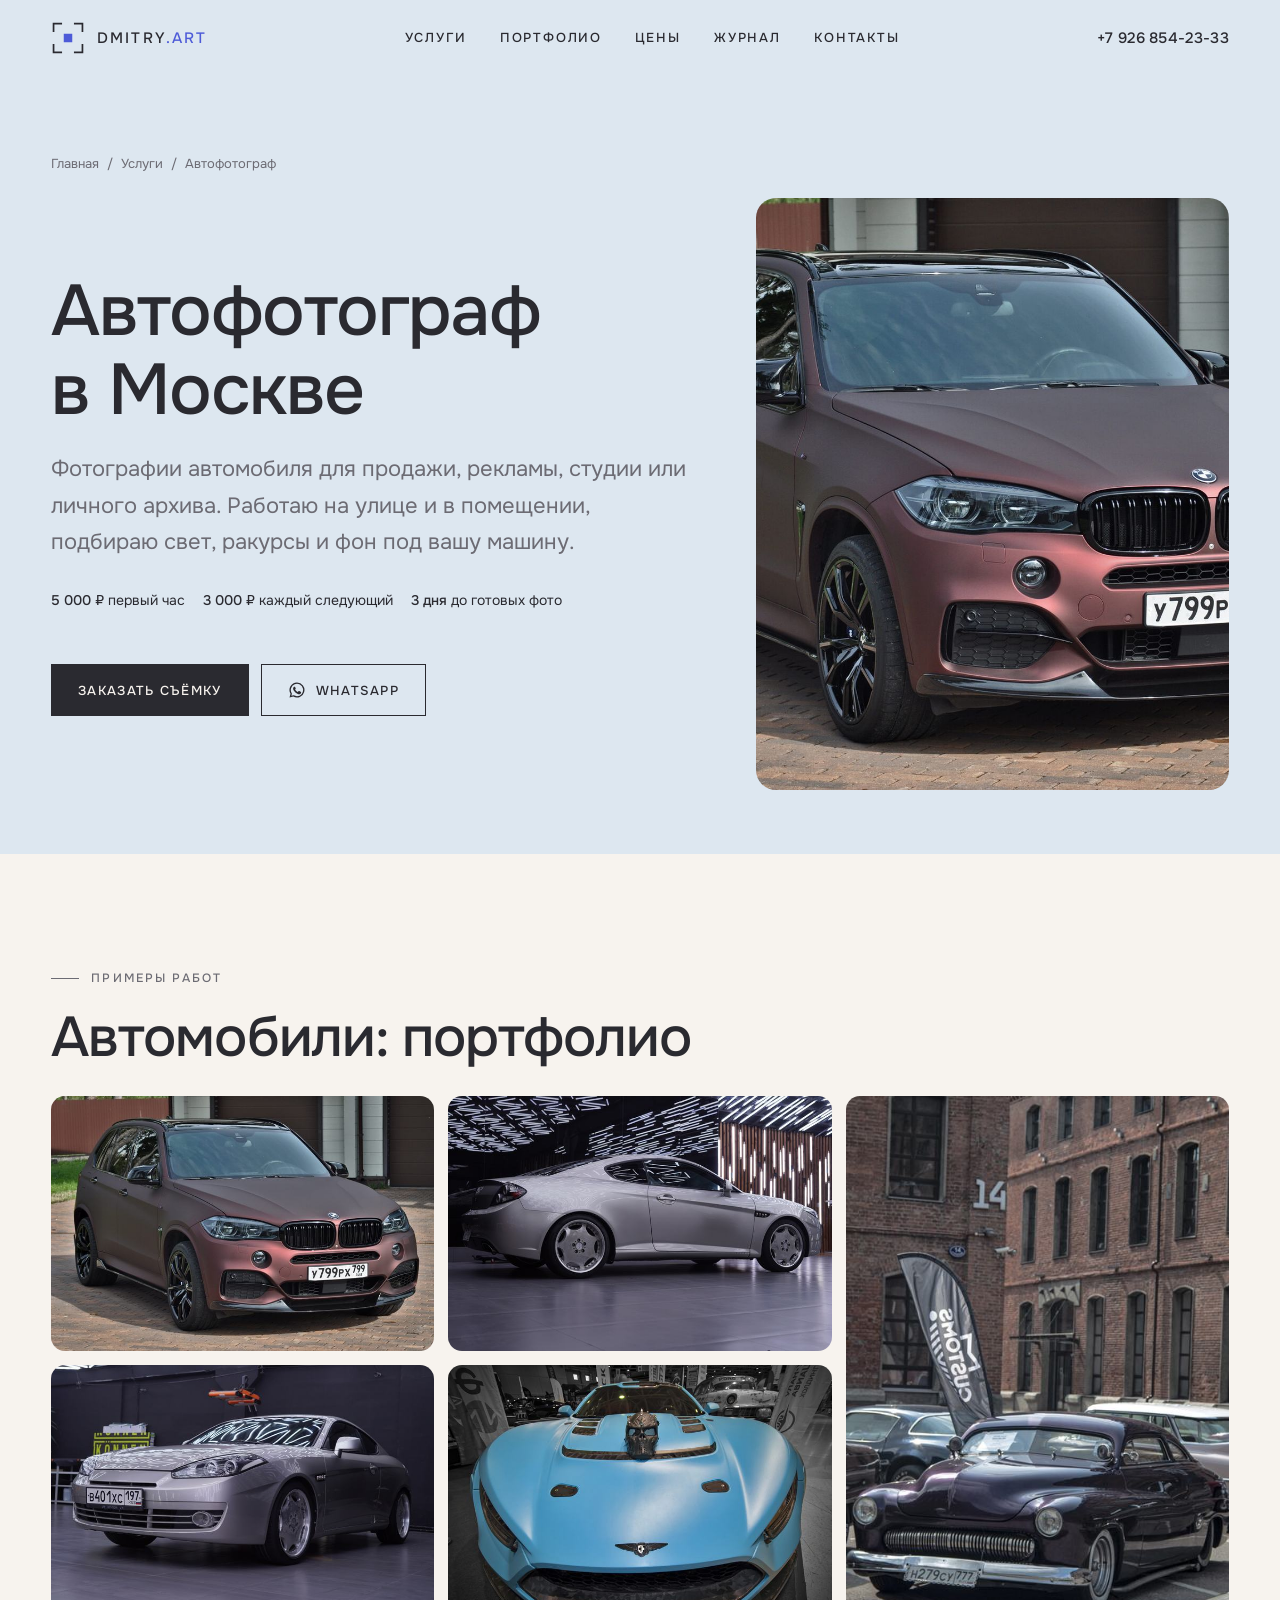
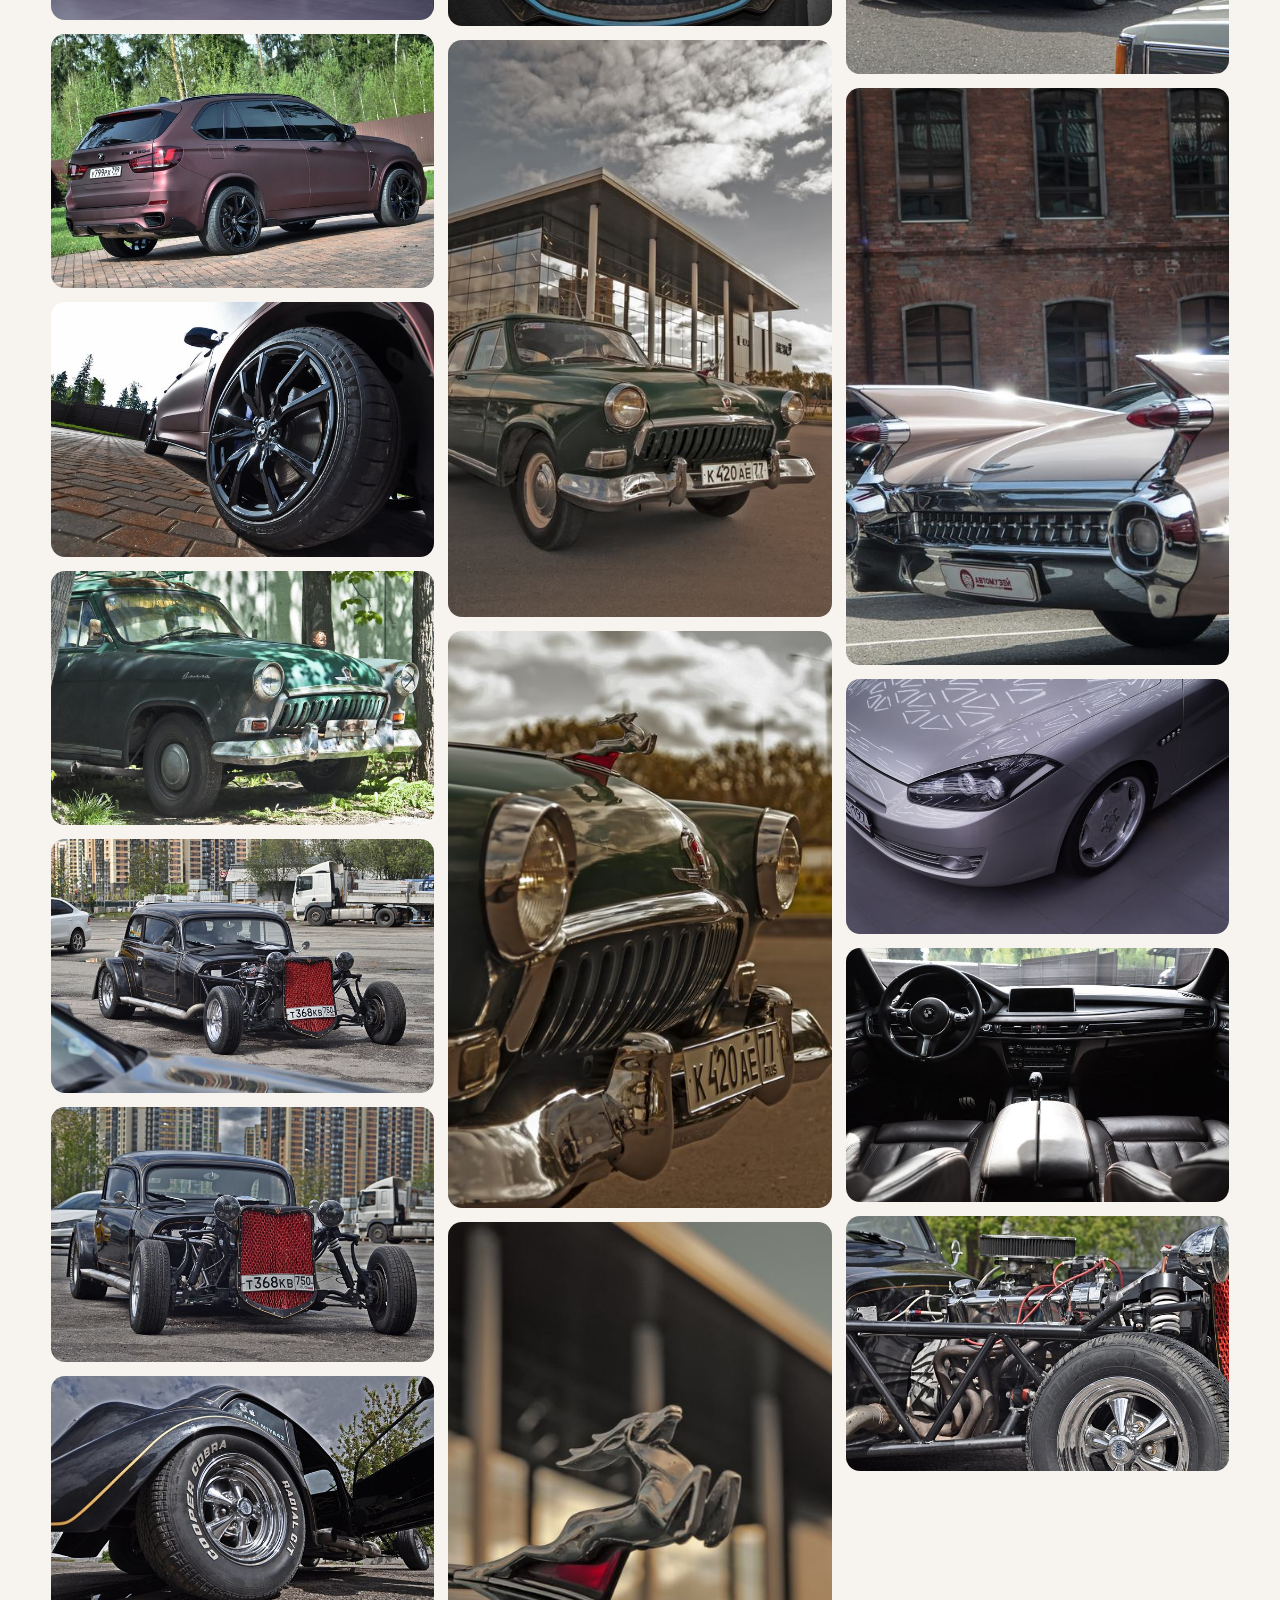
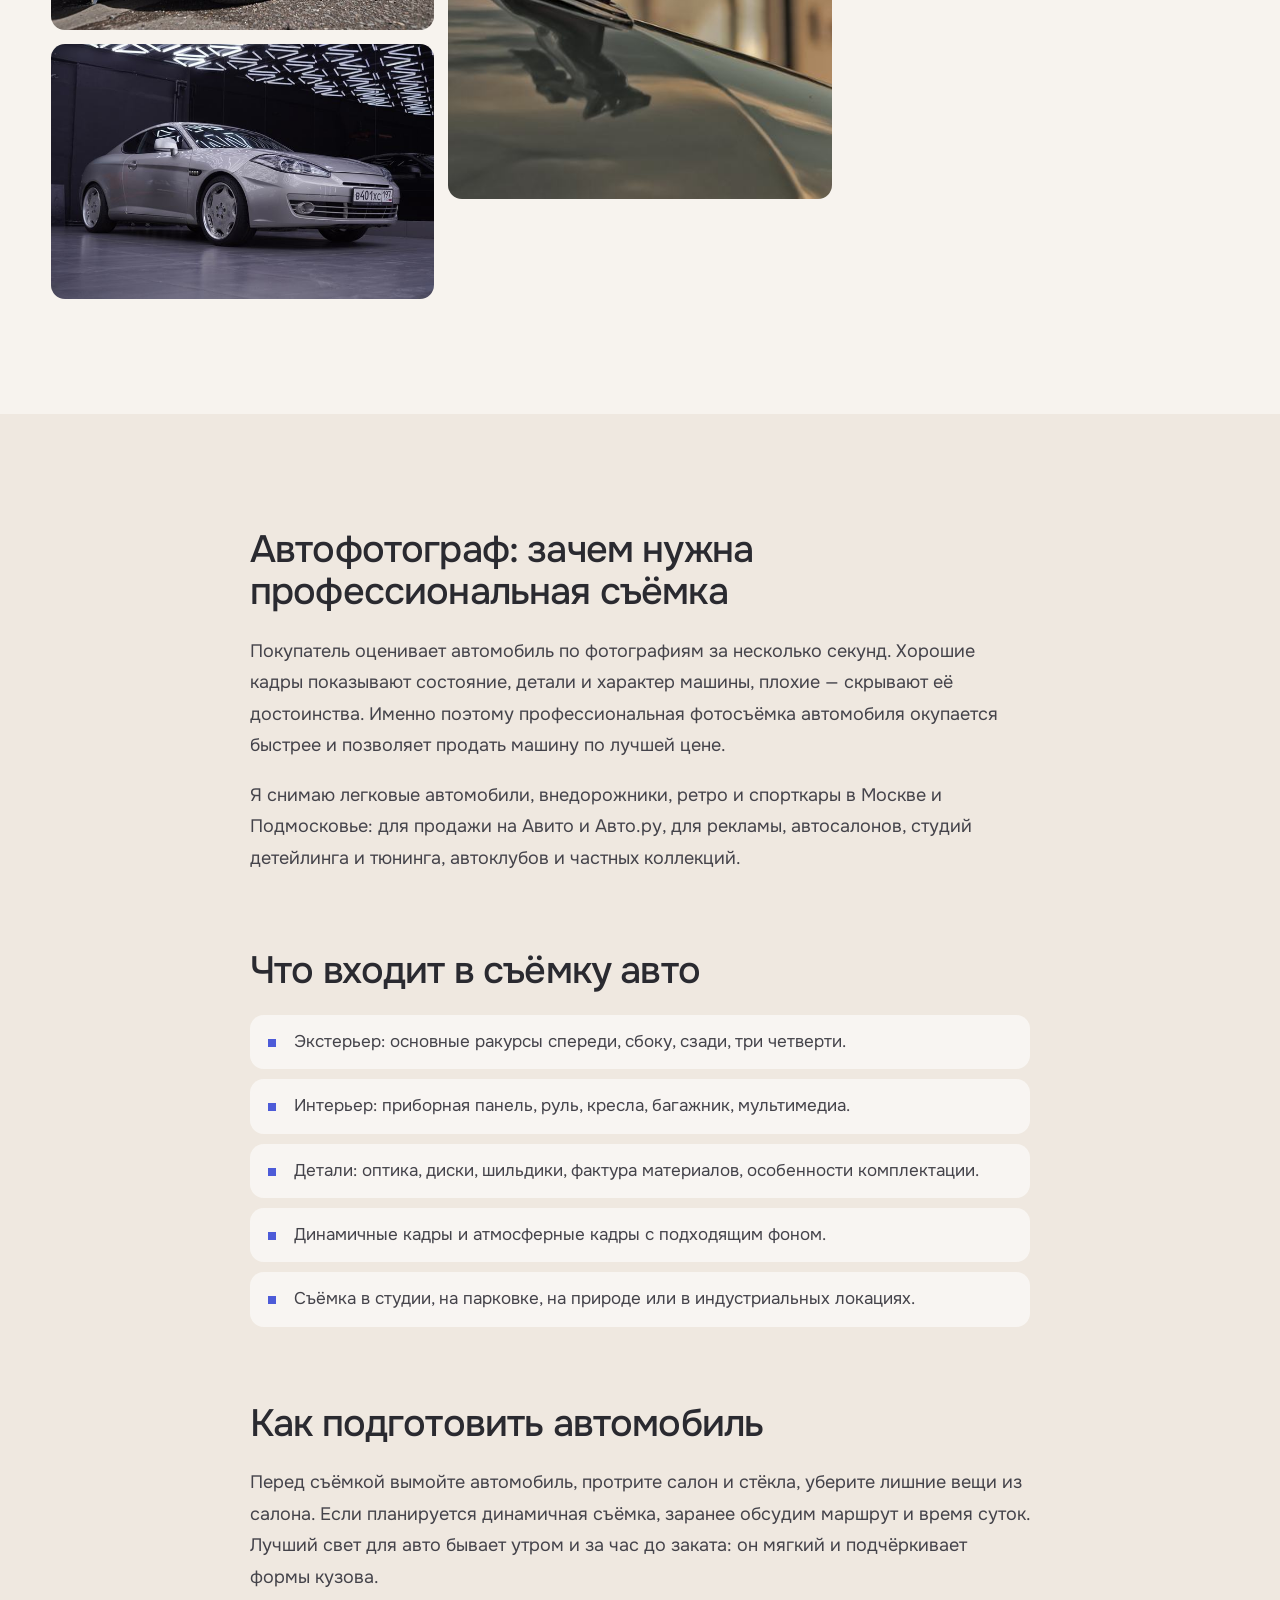
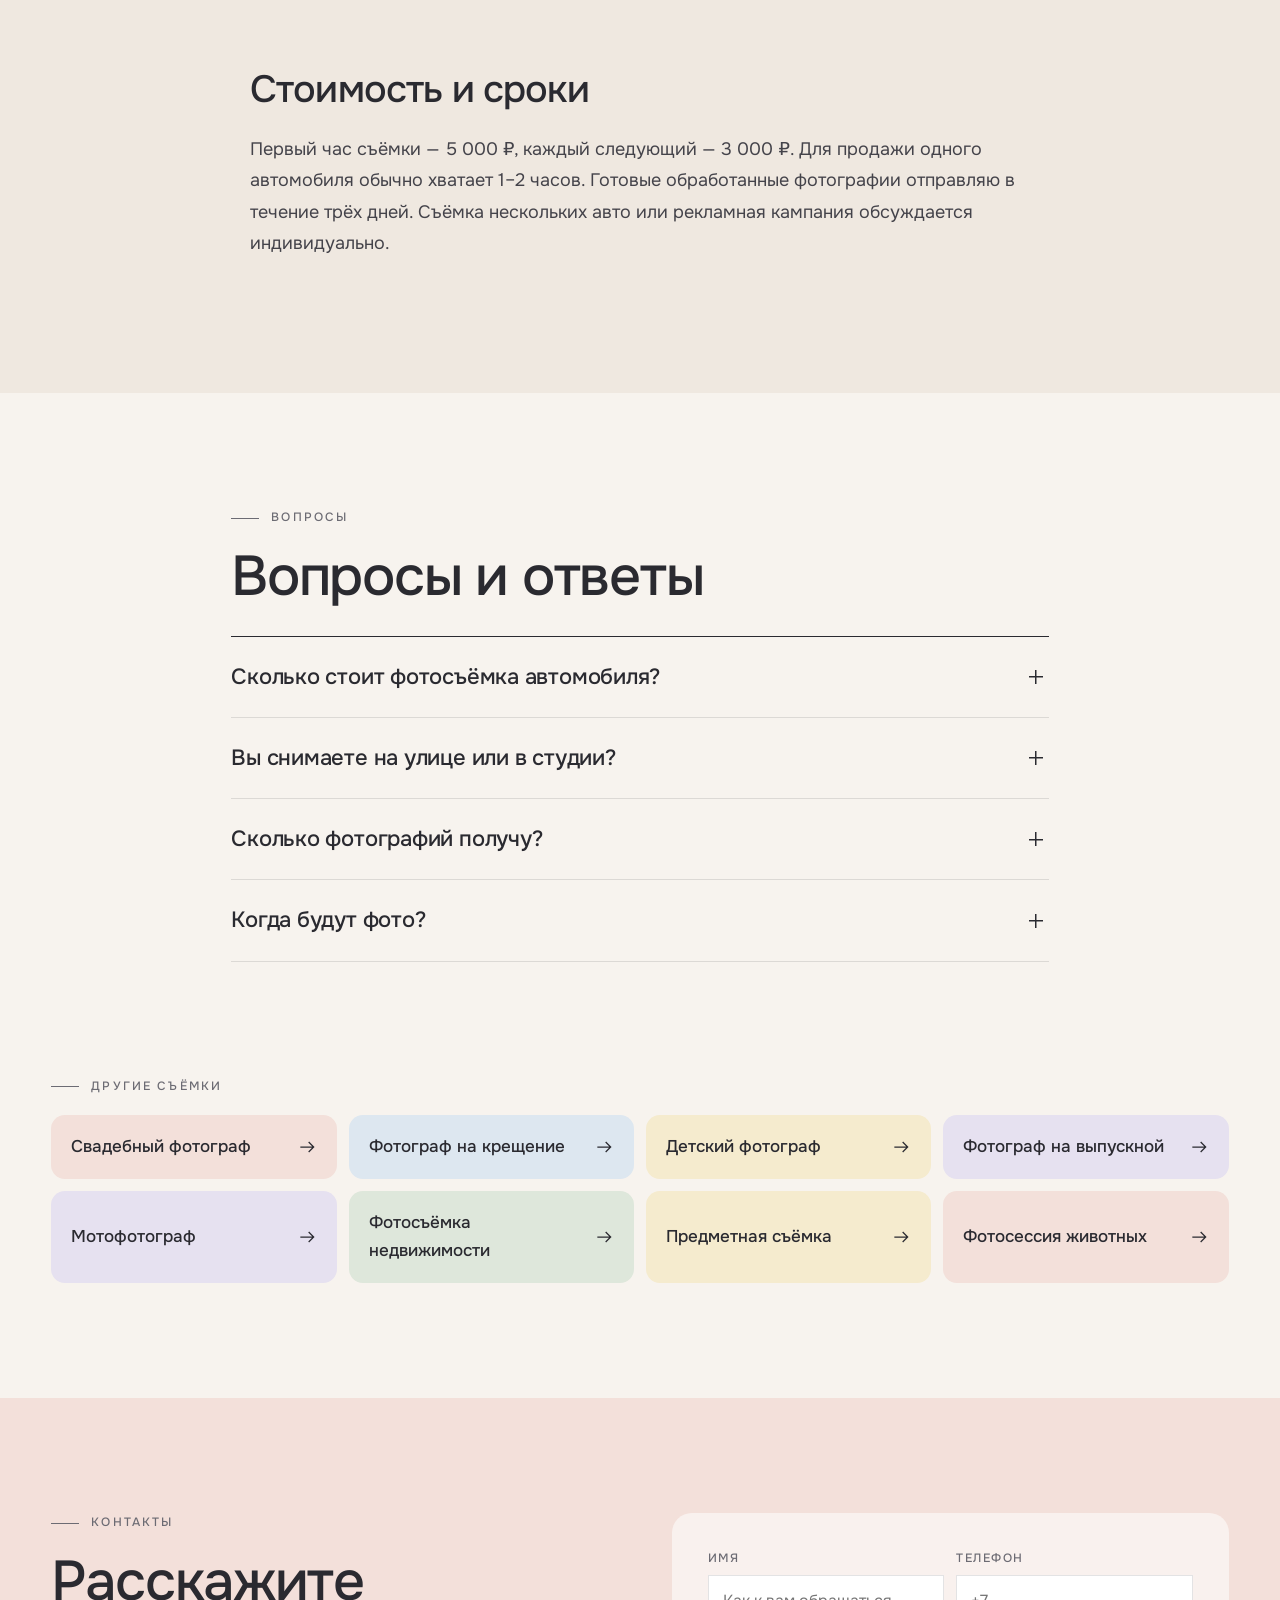
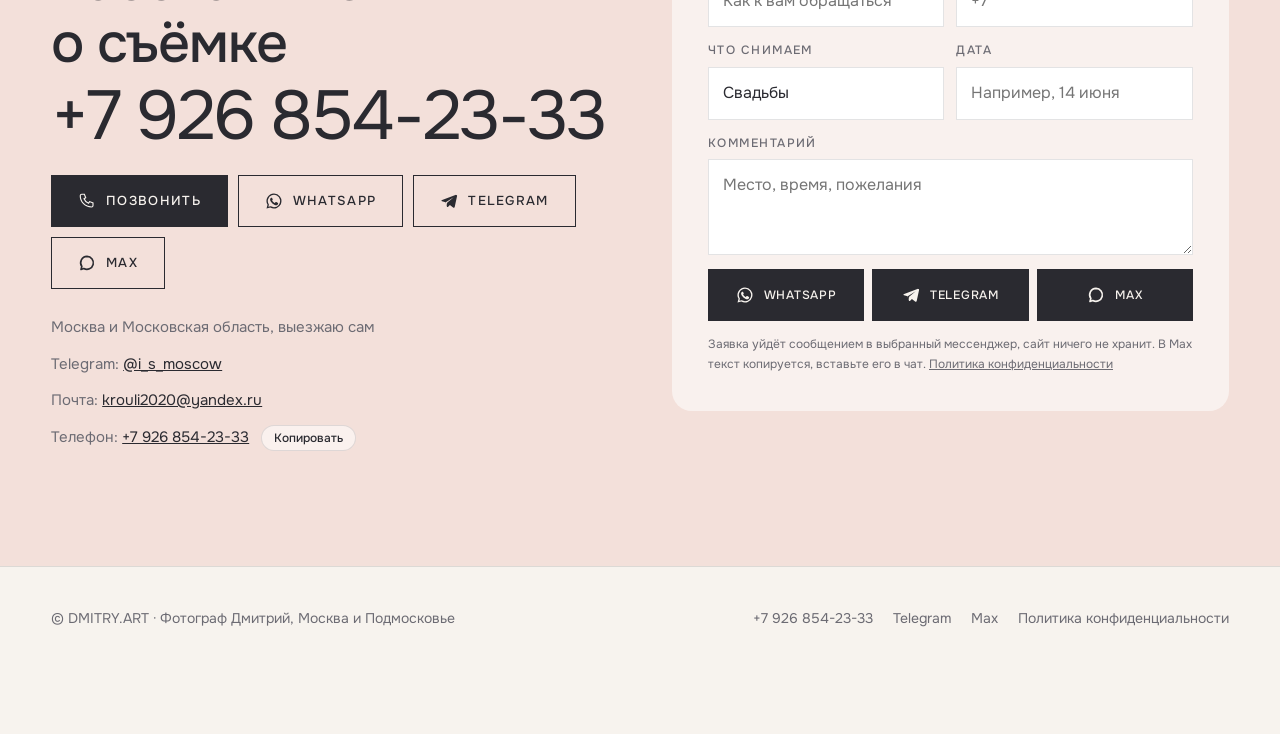
==== avtofotograf.html @ d4f57d26 "Редизайн" ====
<!doctype html>
<html lang="ru"><head><meta charset="utf-8"><meta name="viewport" content="width=device-width,initial-scale=1,viewport-fit=cover">
<title>Автофотограф в Москве — фото авто для продажи и каталога | Дмитрий</title>
<meta name="description" content="Автофотограф в Москве: съёмка автомобилей для продажи, рекламы, автоклубов и студий. Первый час 5 000 ₽, далее 3 000 ₽. Фото за 3 дня.">
<link rel="canonical" href="https://fotografmoscow.ru/avtofotograf.html">
<meta name="theme-color" content="#F7F3EE">
<meta property="og:type" content="website"><meta property="og:locale" content="ru_RU"><meta property="og:site_name" content="DMITRY.ART">
<meta property="og:title" content="Автофотограф в Москве — фото авто для продажи и каталога | Дмитрий"><meta property="og:description" content="Автофотограф в Москве: съёмка автомобилей для продажи, рекламы, автоклубов и студий. Первый час 5 000 ₽, далее 3 000 ₽. Фото за 3 дня."><meta property="og:url" content="https://fotografmoscow.ru/avtofotograf.html"><meta property="og:image" content="https://fotografmoscow.ru/img/avtofotograf-moskva-01.jpg">
<meta name="twitter:card" content="summary_large_image">
<link rel="icon" href="favicon.svg" type="image/svg+xml">
<link rel="preload" href="fonts/onest-cyrillic-wght-normal.woff2" as="font" type="font/woff2" crossorigin>
<link rel="stylesheet" href="css/style.css">
<script type="application/ld+json">{"@context":"https://schema.org","@graph":[{"@type":"Service","name":"Автофотограф в Москве","serviceType":"Автофотограф","description":"Автофотограф в Москве: съёмка автомобилей для продажи, рекламы, автоклубов и студий. Первый час 5 000 ₽, далее 3 000 ₽. Фото за 3 дня.","url":"https://fotografmoscow.ru/avtofotograf.html","provider":{"@id":"https://fotografmoscow.ru/#business"},"areaServed":[{"@type":"City","name":"Москва"},{"@type":"AdministrativeArea","name":"Московская область"}],"image":"https://fotografmoscow.ru/img/avtofotograf-moskva-01.jpg","offers":{"@type":"Offer","price":"5000","priceCurrency":"RUB","description":"Первый час 5000 ₽, каждый следующий час 3000 ₽"}},{"@type":["LocalBusiness","ProfessionalService"],"@id":"https://fotografmoscow.ru/#business","name":"DMITRY.ART — фотограф Дмитрий в Москве","url":"https://fotografmoscow.ru/","image":"https://fotografmoscow.ru/img/svadebnyj-fotograf-moskva-01.jpg","telephone":"+79268542333","email":"krouli2020@yandex.ru","priceRange":"5000–3000 ₽/час","address":{"@type":"PostalAddress","addressLocality":"Москва","addressCountry":"RU"},"areaServed":[{"@type":"City","name":"Москва"},{"@type":"AdministrativeArea","name":"Московская область"}],"sameAs":["https://t.me/i_s_moscow","https://wa.me/79268542333","https://max.ru/u/f9LHodD0cOI7ZeKXz67Z6f0I3CiNXraTTkri54r-b8vGDxQoJ5eY6ctCnNg"]},{"@type":"BreadcrumbList","itemListElement":[{"@type":"ListItem","position":1,"name":"Главная","item":"https://fotografmoscow.ru/"},{"@type":"ListItem","position":2,"name":"Услуги","item":"https://fotografmoscow.ru/#services"},{"@type":"ListItem","position":3,"name":"Автофотограф","item":"https://fotografmoscow.ru/avtofotograf.html"}]},{"@type":"FAQPage","mainEntity":[{"@type":"Question","name":"Сколько стоит фотосъёмка автомобиля?","acceptedAnswer":{"@type":"Answer","text":"Первый час — 5 000 ₽, каждый следующий — 3 000 ₽. Для одной машины на продажу обычно нужно 1–2 часа."}},{"@type":"Question","name":"Вы снимаете на улице или в студии?","acceptedAnswer":{"@type":"Answer","text":"И там, и там: на парковке, на природе, в индустриальных локациях или в помещении."}},{"@type":"Question","name":"Сколько фотографий получу?","acceptedAnswer":{"@type":"Answer","text":"Все удачные обработанные кадры: общий план, детали, салон. Для объявления обычно хватает 20–30 снимков."}},{"@type":"Question","name":"Когда будут фото?","acceptedAnswer":{"@type":"Answer","text":"В течение трёх дней."}}]}]}</script>
</head><body>
<div id="pre" aria-hidden="true"><div class="pl"><svg viewBox="0 0 40 40"><path class="c" d="M3 13V3h10M27 3h10v10M37 27v10H27M13 37H3V27" pathLength="40"/><rect class="d" x="15" y="15" width="10" height="10"/></svg><b>Dmitry Art</b></div></div>
<svg width="0" height="0" style="position:absolute" aria-hidden="true"><defs>
<symbol id="i-phone" viewBox="0 0 24 24"><path fill="none" stroke="currentColor" stroke-width="1.5" d="M5 3h3.5l1.8 4.6-2.3 1.5a11 11 0 0 0 6 6l1.5-2.3L20 14.6V18a2 2 0 0 1-2 2A15 15 0 0 1 3 5a2 2 0 0 1 2-2z"/></symbol>
<symbol id="i-wa" viewBox="0 0 24 24"><path fill="currentColor" d="M12 2a10 10 0 0 0-8.6 15.1L2 22l5-1.3A10 10 0 1 0 12 2zm0 18.2a8.2 8.2 0 0 1-4.2-1.1l-.3-.2-3 .8.8-2.9-.2-.3A8.2 8.2 0 1 1 12 20.2zm4.5-6.1c-.2-.1-1.5-.7-1.7-.8-.2-.1-.4-.1-.6.1l-.8 1c-.1.2-.3.2-.5.1a6.7 6.7 0 0 1-3.3-2.9c-.3-.4.2-.4.7-1.3.1-.2 0-.3 0-.4l-.8-1.8c-.2-.5-.4-.4-.6-.4h-.5a1 1 0 0 0-.7.3 3 3 0 0 0-.9 2.2 5.2 5.2 0 0 0 1.1 2.7 11.8 11.8 0 0 0 4.5 4c1.7.7 2.3.8 3.2.6.5-.1 1.5-.6 1.7-1.2.2-.6.2-1.1.2-1.2-.1-.1-.2-.2-.5-.3z"/></symbol>
<symbol id="i-tg" viewBox="0 0 24 24"><path fill="currentColor" d="M21.4 3.6 2.9 10.7c-1.3.5-1.2 1.2-.2 1.5l4.7 1.5 1.8 5.6c.2.6.4.8.8.8s.6-.2.9-.5l2.3-2.2 4.7 3.5c.9.5 1.5.2 1.7-.8l3.1-14.6c.3-1.3-.5-1.9-1.3-1.5zM9.5 14.3l-.4 4-1.4-4.6 10.6-6.7-8.8 7.3z"/></symbol>
<symbol id="i-max" viewBox="0 0 24 24"><path fill="none" stroke="currentColor" stroke-width="2.2" stroke-linejoin="round" d="M12 3.2a8.6 8.6 0 1 1-4.3 16.1L4 20.6l1.1-3.9A8.6 8.6 0 0 1 12 3.2z"/></symbol>
<symbol id="i-arr" viewBox="0 0 24 24"><path fill="none" stroke="currentColor" stroke-width="1.5" d="M4 12h16m-6-6 6 6-6 6"/></symbol>
<symbol id="i-arl" viewBox="0 0 24 24"><path fill="none" stroke="currentColor" stroke-width="1.5" d="M20 12H4m6-6-6 6 6 6"/></symbol>
<symbol id="i-cam" viewBox="0 0 24 24"><path fill="none" stroke="currentColor" stroke-width="1.5" d="M4 8h3l1.5-2h7L17 8h3v11H4zM12 17a3.5 3.5 0 1 0 0-7 3.5 3.5 0 0 0 0 7z"/></symbol>
<symbol id="i-flash" viewBox="0 0 24 24"><path fill="none" stroke="currentColor" stroke-width="1.5" stroke-linejoin="round" d="M13 2 5 13h6l-1 9 8-11h-6z"/></symbol>
<symbol id="i-clock" viewBox="0 0 24 24"><path fill="none" stroke="currentColor" stroke-width="1.5" d="M12 21a9 9 0 1 0 0-18 9 9 0 0 0 0 18zm0-14v5l3 2"/></symbol>
<symbol id="i-pin" viewBox="0 0 24 24"><path fill="none" stroke="currentColor" stroke-width="1.5" d="M12 21s-7-6.2-7-11a7 7 0 1 1 14 0c0 4.8-7 11-7 11zm0-8.5a2.5 2.5 0 1 0 0-5 2.5 2.5 0 0 0 0 5z"/></symbol>
</defs></svg>
<header class="hdr"><div class="wrap">
<a class="logo" href="./" aria-label="Dmitry Art, на главную"><svg viewBox="0 0 40 40" aria-hidden="true"><path fill="none" stroke="currentColor" stroke-width="2" d="M3 13V3h10M27 3h10v10M37 27v10H27M13 37H3V27"/><rect x="15" y="15" width="10" height="10" fill="#4D5BD8"/></svg><span>DMITRY<i>.ART</i></span></a>
<nav class="nav" aria-label="Основное меню"><a href="./#services">Услуги</a><a href="./#portfolio">Портфолио</a><a href="./#prices">Цены</a><a href="./#journal">Журнал</a><a href="./#contact">Контакты</a></nav>
<div class="hdr-r"><a class="hdr-tel" href="tel:+79268542333">+7 926 854-23-33</a><button class="burger" aria-label="Меню" aria-expanded="false"><i></i></button></div>
</div></header>
<div class="menu" aria-label="Меню">
<a href="./#services">Услуги</a><a href="./#portfolio">Портфолио</a><a href="./#prices">Цены</a><a href="./#journal">Журнал</a><a href="./#contact">Контакты</a>
<div class="m-c"><a class="big" href="tel:+79268542333">+7 926 854-23-33</a><a href="https://wa.me/79268542333" target="_blank" rel="noopener">WhatsApp</a><a href="https://t.me/i_s_moscow" target="_blank" rel="noopener">Telegram @i_s_moscow</a><a href="https://max.ru/u/f9LHodD0cOI7ZeKXz67Z6f0I3CiNXraTTkri54r-b8vGDxQoJ5eY6ctCnNg" target="_blank" rel="noopener">Max</a></div>
</div>
<section class="ph-hero t-sky"><div class="wrap"><nav class="crumbs" aria-label="Хлебные крошки"><a href="./">Главная</a><span>/</span><a href="./#services">Услуги</a><span>/</span><span>Автофотограф</span></nav>
<div class="ph-g"><div><h1>Автофотограф в Москве</h1><p class="lead">Фотографии автомобиля для продажи, рекламы, студии или личного архива. Работаю на улице и в помещении, подбираю свет, ракурсы и фон под вашу машину.</p>
<div class="ph-chip"><span><b>5 000 ₽</b> первый час</span><span><b>3 000 ₽</b> каждый следующий</span><span><b>3 дня</b> до готовых фото</span></div>
<div class="hero-b"><a class="btn" href="#contact">Заказать съёмку</a><a class="btn ghost" href="https://wa.me/79268542333" target="_blank" rel="noopener"><svg><use href="#i-wa"/></svg>WhatsApp</a></div></div>
<div class="ph-img"><img src="img/avtofotograf-moskva-01.jpg" alt="Автофотограф в Москве" width="800" height="800" fetchpriority="high"></div></div></div></section><section class="sec"><div class="wrap"><div class="rv" style="margin-bottom:28px"><div class="eyebrow">Примеры работ</div><h2 class="h2">Автомобили: портфолио</h2></div><div class="gal" data-gal><a class="gi" data-g="avto" href="img/avtofotograf-moskva-01.jpg"><img src="img/avtofotograf-moskva-01-s.jpg" width="1600" height="1062" alt="Автофотограф в Москве, фото 1" loading="lazy" decoding="async"></a><a class="gi" data-g="avto" href="img/avtofotograf-moskva-02.jpg"><img src="img/avtofotograf-moskva-02-s.jpg" width="1600" height="1064" alt="Автофотограф в Москве, фото 2" loading="lazy" decoding="async"></a><a class="gi" data-g="avto" href="img/avtofotograf-moskva-03.jpg"><img src="img/avtofotograf-moskva-03-s.jpg" width="1600" height="1062" alt="Автофотограф в Москве, фото 3" loading="lazy" decoding="async"></a><a class="gi" data-g="avto" href="img/avtofotograf-moskva-04.jpg"><img src="img/avtofotograf-moskva-04-s.jpg" width="1600" height="1062" alt="Автофотограф в Москве, фото 4" loading="lazy" decoding="async"></a><a class="gi" data-g="avto" href="img/avtofotograf-moskva-05.jpg"><img src="img/avtofotograf-moskva-05-s.jpg" width="1600" height="1062" alt="Автофотограф в Москве, фото 5" loading="lazy" decoding="async"></a><a class="gi" data-g="avto" href="img/avtofotograf-moskva-06.jpg"><img src="img/avtofotograf-moskva-06-s.jpg" width="1600" height="1062" alt="Автофотограф в Москве, фото 6" loading="lazy" decoding="async"></a><a class="gi" data-g="avto" href="img/avtofotograf-moskva-07.jpg"><img src="img/avtofotograf-moskva-07-s.jpg" width="1600" height="1062" alt="Автофотограф в Москве, фото 7" loading="lazy" decoding="async"></a><a class="gi" data-g="avto" href="img/avtofotograf-moskva-08.jpg"><img src="img/avtofotograf-moskva-08-s.jpg" width="1600" height="1062" alt="Автофотограф в Москве, фото 8" loading="lazy" decoding="async"></a><a class="gi" data-g="avto" href="img/avtofotograf-moskva-09.jpg"><img src="img/avtofotograf-moskva-09-s.jpg" width="1600" height="1064" alt="Автофотограф в Москве, фото 9" loading="lazy" decoding="async"></a><a class="gi" data-g="avto" href="img/avtofotograf-moskva-10.jpg"><img src="img/avtofotograf-moskva-10-s.jpg" width="1600" height="1064" alt="Автофотограф в Москве, фото 10" loading="lazy" decoding="async"></a><a class="gi" data-g="avto" href="img/avtofotograf-moskva-11.jpg"><img src="img/avtofotograf-moskva-11-s.jpg" width="1600" height="1087" alt="Автофотограф в Москве, фото 11" loading="lazy" decoding="async"></a><a class="gi" data-g="avto" href="img/avtofotograf-moskva-12.jpg"><img src="img/avtofotograf-moskva-12-s.jpg" width="1063" height="1600" alt="Автофотограф в Москве, фото 12" loading="lazy" decoding="async"></a><a class="gi" data-g="avto" href="img/avtofotograf-moskva-13.jpg"><img src="img/avtofotograf-moskva-13-s.jpg" width="1063" height="1600" alt="Автофотограф в Москве, фото 13" loading="lazy" decoding="async"></a><a class="gi" data-g="avto" href="img/avtofotograf-moskva-14.jpg"><img src="img/avtofotograf-moskva-14-s.jpg" width="1063" height="1600" alt="Автофотограф в Москве, фото 14" loading="lazy" decoding="async"></a><a class="gi" data-g="avto" href="img/avtofotograf-moskva-15.jpg"><img src="img/avtofotograf-moskva-15-s.jpg" width="1063" height="1600" alt="Автофотограф в Москве, фото 15" loading="lazy" decoding="async"></a><a class="gi" data-g="avto" href="img/avtofotograf-moskva-16.jpg"><img src="img/avtofotograf-moskva-16-s.jpg" width="1063" height="1600" alt="Автофотограф в Москве, фото 16" loading="lazy" decoding="async"></a><a class="gi" data-g="avto" href="img/avtofotograf-moskva-17.jpg"><img src="img/avtofotograf-moskva-17-s.jpg" width="1600" height="1064" alt="Автофотограф в Москве, фото 17" loading="lazy" decoding="async"></a><a class="gi" data-g="avto" href="img/avtofotograf-moskva-18.jpg"><img src="img/avtofotograf-moskva-18-s.jpg" width="1600" height="1062" alt="Автофотограф в Москве, фото 18" loading="lazy" decoding="async"></a><a class="gi" data-g="avto" href="img/avtofotograf-moskva-19.jpg"><img src="img/avtofotograf-moskva-19-s.jpg" width="1600" height="1062" alt="Автофотограф в Москве, фото 19" loading="lazy" decoding="async"></a></div></div></section><section class="sec pf" id="article"><div class="wrap"><article class="art"><h2>Автофотограф: зачем нужна профессиональная съёмка</h2><p>Покупатель оценивает автомобиль по фотографиям за несколько секунд. Хорошие кадры показывают состояние, детали и характер машины, плохие — скрывают её достоинства. Именно поэтому профессиональная фотосъёмка автомобиля окупается быстрее и позволяет продать машину по лучшей цене.</p><p>Я снимаю легковые автомобили, внедорожники, ретро и спорткары в Москве и Подмосковье: для продажи на Авито и Авто.ру, для рекламы, автосалонов, студий детейлинга и тюнинга, автоклубов и частных коллекций.</p><h2>Что входит в съёмку авто</h2><ul><li>Экстерьер: основные ракурсы спереди, сбоку, сзади, три четверти.</li><li>Интерьер: приборная панель, руль, кресла, багажник, мультимедиа.</li><li>Детали: оптика, диски, шильдики, фактура материалов, особенности комплектации.</li><li>Динамичные кадры и атмосферные кадры с подходящим фоном.</li><li>Съёмка в студии, на парковке, на природе или в индустриальных локациях.</li></ul><h2>Как подготовить автомобиль</h2><p>Перед съёмкой вымойте автомобиль, протрите салон и стёкла, уберите лишние вещи из салона. Если планируется динамичная съёмка, заранее обсудим маршрут и время суток. Лучший свет для авто бывает утром и за час до заката: он мягкий и подчёркивает формы кузова.</p><h2>Стоимость и сроки</h2><p>Первый час съёмки — 5 000 ₽, каждый следующий — 3 000 ₽. Для продажи одного автомобиля обычно хватает 1–2 часов. Готовые обработанные фотографии отправляю в течение трёх дней. Съёмка нескольких авто или рекламная кампания обсуждается индивидуально.</p></article></div></section><section class="sec"><div class="wrap" style="max-width:920px"><div class="rv" style="margin-bottom:28px"><div class="eyebrow">Вопросы</div><h2 class="h2">Вопросы и ответы</h2></div><div class="faq"><details><summary>Сколько стоит фотосъёмка автомобиля?</summary><p>Первый час — 5 000 ₽, каждый следующий — 3 000 ₽. Для одной машины на продажу обычно нужно 1–2 часа.</p></details><details><summary>Вы снимаете на улице или в студии?</summary><p>И там, и там: на парковке, на природе, в индустриальных локациях или в помещении.</p></details><details><summary>Сколько фотографий получу?</summary><p>Все удачные обработанные кадры: общий план, детали, салон. Для объявления обычно хватает 20–30 снимков.</p></details><details><summary>Когда будут фото?</summary><p>В течение трёх дней.</p></details></div></div></section><section class="sec" style="padding-top:0"><div class="wrap"><div class="eyebrow">Другие съёмки</div><div class="rel"><a class="t-blush" href="svadebnyj-fotograf.html">Свадебный фотограф<svg><use href="#i-arr"/></svg></a><a class="t-sky" href="fotograf-na-kreshhenie.html">Фотограф на крещение<svg><use href="#i-arr"/></svg></a><a class="t-butter" href="detskij-fotograf.html">Детский фотограф<svg><use href="#i-arr"/></svg></a><a class="t-lav" href="fotograf-na-vypusknoj.html">Фотограф на выпускной<svg><use href="#i-arr"/></svg></a><a class="t-lav" href="motofotograf.html">Мотофотограф<svg><use href="#i-arr"/></svg></a><a class="t-sage" href="fotosemka-nedvizhimosti.html">Фотосъёмка недвижимости<svg><use href="#i-arr"/></svg></a><a class="t-butter" href="predmetnaya-fotosemka.html">Предметная съёмка<svg><use href="#i-arr"/></svg></a><a class="t-blush" href="fotosessiya-zhivotnyh.html">Фотосессия животных<svg><use href="#i-arr"/></svg></a></div></div></section><section class="sec ct" id="contact"><div class="wrap ct-g">
<div class="rv"><div class="eyebrow">Контакты</div><h2 class="h2">Расскажите о съёмке</h2>
<a class="big-tel" href="tel:+79268542333">+7 926 854-23-33</a>
<div class="ct-btns"><a class="btn" href="tel:+79268542333"><svg><use href="#i-phone"/></svg>Позвонить</a><a class="btn ghost" href="https://wa.me/79268542333" target="_blank" rel="noopener"><svg><use href="#i-wa"/></svg>WhatsApp</a><a class="btn ghost" href="https://t.me/i_s_moscow" target="_blank" rel="noopener"><svg><use href="#i-tg"/></svg>Telegram</a><a class="btn ghost" href="https://max.ru/u/f9LHodD0cOI7ZeKXz67Z6f0I3CiNXraTTkri54r-b8vGDxQoJ5eY6ctCnNg" target="_blank" rel="noopener"><svg><use href="#i-max"/></svg>Max</a></div>
<div class="ct-list"><div>Москва и Московская область, выезжаю сам</div><div>Telegram: <a href="https://t.me/i_s_moscow" target="_blank" rel="noopener">@i_s_moscow</a></div><div>Почта: <a href="mailto:krouli2020@yandex.ru">krouli2020@yandex.ru</a></div><div>Телефон: <a href="tel:+79268542333">+7 926 854-23-33</a> <button class="chip" type="button" data-copy="+79268542333" style="margin-left:8px;padding:6px 12px;font-size:12px">Копировать</button></div></div></div>
<form class="form rv" id="form" novalidate aria-label="Заявка на съёмку">
<div class="row"><label>Имя<input name="name" autocomplete="name" placeholder="Как к вам обращаться"></label><label>Телефон<input name="tel" type="tel" autocomplete="tel" placeholder="+7"></label></div>
<div class="row"><label>Что снимаем<select name="genre"><option>Свадьбы</option><option>Крещение</option><option>Дети</option><option>Выпускной</option><option>Автомобили</option><option>Мотоциклы</option><option>Недвижимость</option><option>Предметная</option><option>Животные</option><option>Другое</option></select></label><label>Дата<input name="date" placeholder="Например, 14 июня"></label></div>
<label>Комментарий<textarea name="msg" placeholder="Место, время, пожелания"></textarea></label>
<div class="f-btns"><a class="btn" id="sWa" href="https://wa.me/79268542333" target="_blank" rel="noopener"><svg><use href="#i-wa"/></svg>WhatsApp</a><a class="btn" id="sTg" href="https://t.me/i_s_moscow" target="_blank" rel="noopener"><svg><use href="#i-tg"/></svg>Telegram</a><a class="btn" id="sMx" href="https://max.ru/u/f9LHodD0cOI7ZeKXz67Z6f0I3CiNXraTTkri54r-b8vGDxQoJ5eY6ctCnNg" target="_blank" rel="noopener"><svg><use href="#i-max"/></svg>Max</a></div>
<p class="f-note">Заявка уйдёт сообщением в выбранный мессенджер, сайт ничего не хранит. В Max текст копируется, вставьте его в чат. <a href="privacy.html">Политика конфиденциальности</a></p></form></div></section>
<footer class="ftr"><div class="wrap"><div>© DMITRY.ART · Фотограф Дмитрий, Москва и Подмосковье</div>
<nav aria-label="Ссылки"><a href="tel:+79268542333">+7 926 854-23-33</a><a href="https://t.me/i_s_moscow" target="_blank" rel="noopener">Telegram</a><a href="https://max.ru/u/f9LHodD0cOI7ZeKXz67Z6f0I3CiNXraTTkri54r-b8vGDxQoJ5eY6ctCnNg" target="_blank" rel="noopener">Max</a><a href="privacy.html">Политика конфиденциальности</a></nav></div></footer>
<nav class="mbar" aria-label="Связаться"><a href="tel:+79268542333"><svg><use href="#i-phone"/></svg>Звонок</a><a class="wa" href="https://wa.me/79268542333" target="_blank" rel="noopener"><svg><use href="#i-wa"/></svg>WhatsApp</a><a href="https://t.me/i_s_moscow" target="_blank" rel="noopener"><svg><use href="#i-tg"/></svg>Telegram</a><a href="https://max.ru/u/f9LHodD0cOI7ZeKXz67Z6f0I3CiNXraTTkri54r-b8vGDxQoJ5eY6ctCnNg" target="_blank" rel="noopener"><svg><use href="#i-max"/></svg>Max</a></nav>
<div class="lb" id="lb" role="dialog" aria-modal="true" aria-label="Просмотр фото"><div class="lb-t"><span class="lb-cnt"></span><button class="lb-x" aria-label="Закрыть">×</button></div>
<div class="lb-st"><button class="lb-n p" aria-label="Назад"><svg><use href="#i-arl"/></svg></button><img alt=""><button class="lb-n n" aria-label="Вперёд"><svg><use href="#i-arr"/></svg></button></div><div class="lb-c"></div></div>
<script src="js/site.js" defer></script>
</body></html>
---- css/style.css ----
@font-face{font-family:"Onest";font-style:normal;font-weight:100 900;font-display:swap;src:url(../fonts/onest-cyrillic-wght-normal.woff2) format("woff2");unicode-range:U+0301,U+0400-045F,U+0490-0491,U+04B0-04B1,U+2116}
@font-face{font-family:"Onest";font-style:normal;font-weight:100 900;font-display:swap;src:url(../fonts/onest-latin-wght-normal.woff2) format("woff2");unicode-range:U+0000-00FF,U+0131,U+0152-0153,U+02BB-02BC,U+02C6,U+02DA,U+02DC,U+2000-206F,U+2074,U+20AC,U+2122,U+2191,U+2193,U+2212,U+2215,U+FEFF,U+FFFD}
:root{
  --bg:#F7F3EE;--bg2:#EFE8E0;--ink:#2A2A30;--mut:#6C6B73;--line:rgba(42,42,48,.13);--acc:#4D5BD8;
  --blush:#F3E0DA;--sky:#DDE7F0;--sage:#DEE7DB;--lav:#E6E1F0;--butter:#F5EBCE;
  --r:20px;--r-s:14px;--gut:clamp(18px,4vw,56px);--max:1280px;
  --font:"Onest",system-ui,-apple-system,"Segoe UI",Roboto,Arial,sans-serif;
  color-scheme:light}
*{box-sizing:border-box;-webkit-tap-highlight-color:transparent}
html{scroll-behavior:smooth;-webkit-text-size-adjust:100%}
body{margin:0;background:var(--bg);color:var(--ink);font-family:var(--font);font-size:17px;line-height:1.65;font-weight:400;-webkit-font-smoothing:antialiased;text-rendering:optimizeLegibility;overflow-x:hidden}
img{max-width:100%;display:block}
a{color:inherit}
h1,h2,h3{font-weight:500;letter-spacing:-.022em;line-height:1.1;margin:0;text-wrap:balance}
p{margin:0 0 1em}
.wrap{max-width:var(--max);margin:0 auto;padding:0 var(--gut)}
.sec{padding:clamp(56px,9vw,120px) 0}
.eyebrow{display:flex;align-items:center;gap:12px;font-size:12px;letter-spacing:.18em;text-transform:uppercase;color:var(--mut);font-weight:500;margin-bottom:18px}
.eyebrow::before{content:"";width:28px;height:1px;background:currentColor}
.h2{font-size:clamp(30px,4.6vw,56px)}
.lead{font-size:clamp(18px,2vw,22px);color:var(--mut);max-width:60ch}
.sr{position:absolute;width:1px;height:1px;overflow:hidden;clip:rect(0 0 0 0)}

/* buttons: rectangular */
.btn{display:inline-flex;align-items:center;justify-content:center;gap:10px;min-height:52px;padding:0 26px;border:1px solid var(--ink);background:var(--ink);color:var(--bg);font:500 13px/1 var(--font);letter-spacing:.1em;text-transform:uppercase;text-decoration:none;cursor:pointer;border-radius:0;transition:background .25s,color .25s,border-color .25s,transform .25s}
.btn:hover{background:transparent;color:var(--ink)}
.btn.ghost{background:transparent;color:var(--ink)}
.btn.ghost:hover{background:var(--ink);color:var(--bg)}
.btn.light{background:#fff;border-color:#fff;color:var(--ink)}
.btn.light:hover{background:transparent;color:#fff}
.btn.line-l{background:transparent;border-color:rgba(255,255,255,.7);color:#fff}
.btn.line-l:hover{background:#fff;color:var(--ink)}
.btn svg{width:18px;height:18px}
:focus-visible{outline:2px solid var(--acc);outline-offset:3px}

/* preloader */
#pre{position:fixed;inset:0;z-index:200;background:var(--bg);display:grid;place-items:center;transition:opacity .6s,visibility .6s;animation:preOut .5s 2.6s forwards}
#pre.off{opacity:0;visibility:hidden}
#pre .pl{display:flex;flex-direction:column;align-items:center;gap:18px}
#pre svg{width:64px;height:64px;overflow:visible}
#pre .c{fill:none;stroke:var(--ink);stroke-width:2.2;stroke-dasharray:40;stroke-dashoffset:40;animation:dash 1s .1s ease forwards}
#pre .d{fill:var(--acc);transform-origin:center;animation:pop .6s .8s both}
#pre b{font-weight:500;letter-spacing:.32em;font-size:12px;text-transform:uppercase;opacity:0;animation:fade .6s .6s forwards}
@keyframes dash{to{stroke-dashoffset:0}}@keyframes pop{from{transform:scale(0)}to{transform:scale(1)}}@keyframes fade{to{opacity:1}}@keyframes preOut{to{opacity:0;visibility:hidden}}

/* header */
.hdr{position:fixed;top:0;left:0;right:0;z-index:60;transition:background .3s,box-shadow .3s,transform .35s}
.hdr.solid{background:rgba(247,243,238,.9);-webkit-backdrop-filter:blur(14px);backdrop-filter:blur(14px);box-shadow:0 1px 0 var(--line)}
.hdr .wrap{display:flex;align-items:center;justify-content:space-between;height:76px;gap:24px;max-width:none}
.logo{display:flex;align-items:center;gap:12px;text-decoration:none;font-weight:500;letter-spacing:.14em;font-size:15px;white-space:nowrap}
.logo svg{width:34px;height:34px;flex:none}
.logo i{font-style:normal;color:var(--acc)}
.nav{display:flex;gap:clamp(18px,2.6vw,38px)}
.nav a{position:relative;text-decoration:none;font-size:13px;letter-spacing:.14em;text-transform:uppercase;font-weight:500;padding:8px 0;background:linear-gradient(currentColor,currentColor) 0 100%/0 1.5px no-repeat;transition:background-size .35s cubic-bezier(.2,.7,.2,1)}
.nav a:hover,.nav a.on{background-size:100% 1.5px}
.hdr-r{display:flex;align-items:center;gap:20px}
.hdr-tel{font-weight:500;text-decoration:none;font-size:15px;letter-spacing:.02em;white-space:nowrap}
.burger{display:none;width:46px;height:46px;border:1px solid currentColor;background:transparent;color:inherit;cursor:pointer;border-radius:0;position:relative}
.burger i,.burger i::before,.burger i::after{position:absolute;left:13px;right:13px;height:1.5px;background:currentColor;content:"";transition:transform .3s,top .3s,opacity .3s}
.burger i{top:22px}.burger i::before{top:-6px;left:0;right:0}.burger i::after{top:6px;left:0;right:0}
.burger[aria-expanded=true] i{background:transparent}
.burger[aria-expanded=true] i::before{top:0;transform:rotate(45deg)}
.burger[aria-expanded=true] i::after{top:0;transform:rotate(-45deg)}
.hdr.over{color:#fff}
.hdr.over.solid{color:var(--ink)}
.hdr.over:not(.solid) .logo i{color:#fff}
.menu{position:fixed;inset:0;z-index:55;background:var(--bg);padding:100px var(--gut) 40px;display:flex;flex-direction:column;gap:8px;transform:translateY(-100%);visibility:hidden;transition:transform .45s cubic-bezier(.2,.7,.2,1),visibility .45s;overflow:auto}
.menu.open{transform:none;visibility:visible}
.menu a{font-size:34px;font-weight:500;letter-spacing:-.02em;text-decoration:none;padding:10px 0;border-bottom:1px solid var(--line)}
.menu .m-c{margin-top:auto;padding-top:24px;display:grid;gap:10px}
.menu .m-c a{font-size:15px;border:0;padding:0;color:var(--mut)}
.menu .m-c a.big{font-size:22px;color:var(--ink)}
body.mo{overflow:hidden}

/* hero */
.hero{position:relative;height:100svh;min-height:600px;max-height:1100px;color:#fff;overflow:hidden;background:#222}
.hero .sl{position:absolute;inset:0;opacity:0;transition:opacity 1.2s ease}
.hero .sl.on{opacity:1}
.hero .sl img{position:absolute;inset:0;width:100%;height:100%;object-fit:cover;transform:scale(1.06);transition:transform 7s ease-out}
.hero .sl.on img{transform:scale(1)}
.hero::after{content:"";position:absolute;inset:0;background:linear-gradient(180deg,rgba(20,18,22,.38) 0,rgba(20,18,22,0) 24%,rgba(20,18,22,0) 42%,rgba(20,18,22,.72) 100%);z-index:1;pointer-events:none}
.hero-in{position:absolute;z-index:2;left:0;right:0;bottom:0;padding-bottom:clamp(28px,5vw,56px)}
.hero-k{font-size:clamp(12px,1.4vw,14px);letter-spacing:.16em;text-transform:uppercase;max-width:52ch;margin:0 0 14px;opacity:.92;font-weight:500;line-height:1.5}
.hero-w{font-size:clamp(54px,12.4vw,176px);line-height:.95;font-weight:400;letter-spacing:-.04em;margin:0;display:block;min-height:1em;overflow-wrap:anywhere}
.hero-w span{display:inline-block;animation:up .7s cubic-bezier(.2,.7,.2,1) both}
@keyframes up{from{opacity:0;transform:translateY(24px)}to{opacity:1;transform:none}}
.hero-b{display:flex;flex-wrap:wrap;gap:12px;margin-top:26px}
.hero-nav{position:absolute;z-index:3;right:var(--gut);bottom:clamp(28px,5vw,56px);display:flex;gap:10px;align-items:center}
.hero-nav button{width:52px;height:52px;border:1px solid rgba(255,255,255,.7);background:rgba(255,255,255,.08);-webkit-backdrop-filter:blur(8px);backdrop-filter:blur(8px);color:#fff;cursor:pointer;display:grid;place-items:center;border-radius:0;transition:background .25s,color .25s}
.hero-nav button:hover{background:#fff;color:var(--ink)}
.hero-nav svg{width:20px;height:20px}
.hero-bar{position:absolute;z-index:3;left:var(--gut);right:var(--gut);top:92px;display:flex;gap:6px}
.hero-bar i{flex:1;height:2px;background:rgba(255,255,255,.35);position:relative;overflow:hidden;cursor:pointer}
.hero-bar i::after{content:"";position:absolute;inset:0;background:#fff;transform:scaleX(0);transform-origin:0 50%}
.hero-bar i.done::after{transform:none}
.hero-bar i.cur::after{animation:fill var(--d,5.5s) linear forwards}
@keyframes fill{to{transform:none}}

/* tags row */
.tick{background:var(--ink);color:var(--bg);overflow:hidden;white-space:nowrap;padding:22px 0}
.tick div{display:inline-flex;gap:44px;padding-left:44px;animation:mq 46s linear infinite}
.tick span{font-size:clamp(20px,2.6vw,32px);font-weight:400;letter-spacing:-.01em}
.tick span::after{content:"/";color:#8d97ff;margin-left:44px}
@keyframes mq{to{transform:translateX(-50%)}}

/* about */
.about{display:grid;grid-template-columns:1fr 1fr;gap:clamp(32px,6vw,96px);align-items:start}
.about h2{font-size:clamp(38px,6vw,80px)}
.about h2 em{font-style:normal;color:var(--mut)}
.tags{display:flex;flex-wrap:wrap;gap:8px;margin:24px 0 32px}
.tags a{padding:8px 16px;border:1px solid var(--line);background:rgba(255,255,255,.5);font-size:14px;text-decoration:none;transition:background .2s,border-color .2s}
.tags a:hover{background:var(--ink);color:var(--bg);border-color:var(--ink)}
.stats{display:grid;grid-template-columns:1fr 1fr;border-top:1px solid var(--ink)}
.stats div{padding:20px 0;border-bottom:1px solid var(--line)}
.stats div:nth-child(odd){padding-right:20px;border-right:1px solid var(--line)}
.stats div:nth-child(even){padding-left:24px}
.stats b{display:block;font-size:clamp(34px,4vw,52px);font-weight:400;letter-spacing:-.03em;line-height:1}
.stats span{font-size:13px;color:var(--mut);display:block;margin-top:6px}

/* services */
.sv-h{display:flex;justify-content:space-between;align-items:end;gap:24px;flex-wrap:wrap;margin-bottom:clamp(32px,5vw,56px)}
.cards{display:grid;grid-template-columns:repeat(3,1fr);gap:clamp(14px,1.8vw,24px)}
.card{display:flex;flex-direction:column;background:var(--t,var(--bg2));border-radius:var(--r);overflow:hidden;text-decoration:none;position:relative;transition:transform .4s cubic-bezier(.2,.7,.2,1),box-shadow .4s}
.card:hover{transform:translateY(-6px);box-shadow:0 22px 40px -22px rgba(42,42,48,.35)}
.card .ph{aspect-ratio:4/3;overflow:hidden;position:relative}
.card .ph img{width:100%;height:100%;object-fit:cover;transition:transform .8s cubic-bezier(.2,.7,.2,1)}
.card:hover .ph img{transform:scale(1.05)}
.card .tx{padding:22px 24px 26px;display:flex;flex-direction:column;gap:8px;flex:1}
.card h3{font-size:clamp(22px,2vw,27px)}
.card p{margin:0;color:var(--mut);font-size:15px;line-height:1.55}
.card .pr{margin-top:auto;padding-top:12px;display:flex;justify-content:space-between;align-items:center;font-size:13px;letter-spacing:.08em;text-transform:uppercase;font-weight:500}
.card .pr svg{width:22px;height:22px;transition:transform .3s}
.card:hover .pr svg{transform:translateX(5px)}
.t-blush{--t:var(--blush)}.t-sky{--t:var(--sky)}.t-sage{--t:var(--sage)}.t-lav{--t:var(--lav)}.t-butter{--t:var(--butter)}

/* portfolio */
.pf{background:var(--bg2)}
.chips{display:flex;gap:8px;flex-wrap:wrap;margin:0 0 28px}
.chip{border:1px solid var(--line);background:rgba(255,255,255,.55);padding:10px 18px;font:500 14px/1 var(--font);cursor:pointer;border-radius:999px;color:var(--ink);transition:background .2s,color .2s,border-color .2s}
.chip:hover{border-color:var(--ink)}
.chip.on{background:var(--ink);color:var(--bg);border-color:var(--ink)}
.gal{columns:3;column-gap:14px}
.gi{display:block;margin:0 0 14px;break-inside:avoid;border-radius:var(--r-s);overflow:hidden;position:relative;cursor:zoom-in;background:var(--bg2);-webkit-tap-highlight-color:transparent}
.gi img{width:100%;height:auto;transition:transform .7s cubic-bezier(.2,.7,.2,1),opacity .5s}
.gi:hover img{transform:scale(1.04)}
.gi.hide{display:none}
.more{display:flex;justify-content:center;margin-top:28px}

/* prices */
.prices{display:grid;grid-template-columns:1.1fr 1fr;gap:clamp(28px,5vw,72px);align-items:start}
.pr-box{background:var(--sage);border-radius:var(--r);padding:clamp(26px,3.4vw,44px)}
.pr-row{display:flex;justify-content:space-between;align-items:baseline;gap:16px;padding:18px 0;border-bottom:1px solid rgba(42,42,48,.16)}
.pr-row:first-child{padding-top:0}
.pr-row:last-of-type{border-bottom:0}
.pr-row span{font-size:17px}
.pr-row b{font-size:clamp(30px,4vw,48px);font-weight:400;letter-spacing:-.03em;white-space:nowrap}
.pr-note{font-size:14px;color:var(--mut);margin:18px 0 0}
.facts{list-style:none;margin:0;padding:0;display:grid;gap:0}
.facts li{display:flex;gap:16px;padding:20px 0;border-bottom:1px solid var(--line)}
.facts li:first-child{padding-top:0}
.facts b{display:block;font-weight:500;font-size:19px;margin-bottom:2px}
.facts span{color:var(--mut);font-size:15px}
.facts svg{width:28px;height:28px;flex:none;color:var(--acc);margin-top:2px}

/* steps */
.steps{display:grid;grid-template-columns:repeat(3,1fr);gap:clamp(14px,2vw,28px);counter-reset:s}
.step{background:var(--lav);border-radius:var(--r);padding:28px;counter-increment:s}
.step::before{content:"0" counter(s);display:block;font-size:44px;font-weight:400;letter-spacing:-.04em;margin-bottom:18px;color:var(--acc)}
.step h3{font-size:22px;margin-bottom:8px}
.step p{margin:0;color:var(--mut);font-size:15px}
.step:nth-child(2){background:var(--butter)}.step:nth-child(3){background:var(--sky)}

/* journal */
.jr{display:grid;grid-template-columns:repeat(3,1fr);gap:clamp(14px,2vw,28px)}
.jr a{display:flex;flex-direction:column;gap:10px;text-decoration:none;padding:26px;border-radius:var(--r);background:var(--t,var(--bg2));min-height:210px;transition:transform .35s}
.jr a:hover{transform:translateY(-4px)}
.jr small{font-size:12px;letter-spacing:.14em;text-transform:uppercase;color:var(--mut);font-weight:500}
.jr b{font-weight:500;font-size:21px;line-height:1.25;letter-spacing:-.015em}
.jr span{color:var(--mut);font-size:14px;line-height:1.55}

/* faq */
.faq details{border-bottom:1px solid var(--line)}
.faq details:first-child{border-top:1px solid var(--ink)}
.faq summary{list-style:none;cursor:pointer;padding:22px 44px 22px 0;font-size:clamp(18px,2vw,22px);font-weight:500;position:relative;letter-spacing:-.01em}
.faq summary::-webkit-details-marker{display:none}
.faq summary::after{content:"";position:absolute;right:6px;top:50%;width:14px;height:14px;margin-top:-7px;background:linear-gradient(var(--ink),var(--ink)) 50% 50%/100% 1.5px no-repeat,linear-gradient(var(--ink),var(--ink)) 50% 50%/1.5px 100% no-repeat;transition:transform .3s}
.faq details[open] summary::after{transform:rotate(45deg)}
.faq p{color:var(--mut);padding:0 44px 24px 0;margin:0;max-width:70ch}

/* contact */
.ct{background:var(--blush)}
.ct-g{display:grid;grid-template-columns:1fr 1fr;gap:clamp(28px,5vw,80px);align-items:start}
.big-tel{display:block;font-size:clamp(34px,5.4vw,70px);font-weight:400;letter-spacing:-.035em;text-decoration:none;line-height:1.05;margin:6px 0 22px}
.ct-btns{display:flex;flex-wrap:wrap;gap:10px;margin-bottom:26px}
.ct-list{display:grid;gap:12px;font-size:15px;color:var(--mut)}
.ct-list a{color:var(--ink)}
.form{background:rgba(255,255,255,.55);border-radius:var(--r);padding:clamp(22px,3vw,36px);display:grid;gap:14px}
.form label{display:grid;gap:6px;font-size:12px;letter-spacing:.12em;text-transform:uppercase;color:var(--mut);font-weight:500}
.form input,.form select,.form textarea{width:100%;font:400 16px/1.4 var(--font);padding:14px 14px;border:1px solid var(--line);background:#fff;border-radius:0;color:var(--ink);appearance:none;-webkit-appearance:none}
.form textarea{min-height:96px;resize:vertical}
.form input:focus,.form select:focus,.form textarea:focus{outline:2px solid var(--acc);outline-offset:0;border-color:transparent}
.form .row{display:grid;grid-template-columns:1fr 1fr;gap:12px}
.f-btns{display:grid;grid-template-columns:repeat(3,1fr);gap:8px}
.f-btns .btn{padding:0 10px;font-size:12px;letter-spacing:.06em}
.f-note{font-size:12px;color:var(--mut);margin:0}
.f-note a{color:inherit}

/* footer */
.ftr{padding:40px 0 calc(40px + 64px);border-top:1px solid var(--line);font-size:14px;color:var(--mut)}
.ftr .wrap{display:flex;justify-content:space-between;gap:24px;flex-wrap:wrap}
.ftr nav{display:flex;gap:20px;flex-wrap:wrap}
.ftr a{text-decoration:none}.ftr a:hover{color:var(--ink);text-decoration:underline}

/* mobile bar */
.mbar{display:none}

/* lightbox */
.lb{position:fixed;inset:0;z-index:300;background:rgba(24,22,26,.96);display:none;grid-template-rows:auto minmax(0,1fr) auto;color:#fff}
.lb.on{display:grid}
.lb-t{display:flex;justify-content:space-between;align-items:center;padding:14px var(--gut);font-size:13px;letter-spacing:.1em}
.lb-t button{width:46px;height:46px;border:1px solid rgba(255,255,255,.5);background:transparent;color:#fff;cursor:pointer;font-size:22px;line-height:1;border-radius:0}
.lb-st{position:relative;min-height:0;overflow:hidden}
.lb-st img{position:absolute;inset:0;margin:auto;max-width:calc(100% - 2*var(--gut));max-height:100%;width:auto;height:auto;object-fit:contain;border-radius:10px;touch-action:pan-y}
.lb-n{position:absolute;top:50%;width:52px;height:52px;margin-top:-26px;border:1px solid rgba(255,255,255,.5);background:rgba(24,22,26,.5);color:#fff;cursor:pointer;display:grid;place-items:center;z-index:2;border-radius:0}
.lb-n svg{width:20px;height:20px}
.lb-n.p{left:14px}.lb-n.n{right:14px}
.lb-c{padding:14px var(--gut) calc(16px + env(safe-area-inset-bottom,0px));text-align:center;font-size:13px;color:rgba(255,255,255,.7);min-height:46px}

/* reveal */
.rv{opacity:0;transform:translateY(24px);transition:opacity .8s ease,transform .8s cubic-bezier(.2,.7,.2,1)}
.rv.in{opacity:1;transform:none}

/* inner pages */
.ph-hero{padding:calc(76px + clamp(36px,6vw,80px)) 0 clamp(36px,5vw,64px);background:var(--t,var(--bg2))}
.crumbs{font-size:13px;color:var(--mut);margin-bottom:24px;display:flex;gap:8px;flex-wrap:wrap}
.crumbs a{text-decoration:none}.crumbs a:hover{text-decoration:underline}
.ph-g{display:grid;grid-template-columns:1.15fr .85fr;gap:clamp(28px,5vw,80px);align-items:center}
.ph-hero h1{font-size:clamp(34px,5.6vw,72px);margin-bottom:22px}
.ph-hero .lead{margin-bottom:26px}
.ph-chip{display:inline-flex;flex-wrap:wrap;gap:6px 18px;font-size:14px;margin-bottom:26px}
.ph-chip b{font-weight:500}
.ph-img{border-radius:var(--r);overflow:hidden;aspect-ratio:4/5;background:var(--bg2)}
.ph-img img{width:100%;height:100%;object-fit:cover}
.art{max-width:780px;margin:0 auto}
.art h2{font-size:clamp(26px,3.2vw,38px);margin:2em 0 .6em}
.art h2:first-child{margin-top:0}
.art p{color:#44434a;font-size:18px;line-height:1.75}
.art ul{margin:0 0 1.4em;padding:0;list-style:none;display:grid;gap:10px}
.art li{position:relative;padding:14px 18px 14px 44px;background:rgba(255,255,255,.6);border-radius:var(--r-s);font-size:17px;line-height:1.55;color:#44434a}
.art li::before{content:"";position:absolute;left:18px;top:24px;width:8px;height:8px;background:var(--acc)}
.rel{display:grid;grid-template-columns:repeat(4,1fr);gap:12px}
.rel a{padding:18px 20px;border-radius:var(--r-s);background:var(--t,var(--bg2));text-decoration:none;font-weight:500;display:flex;justify-content:space-between;gap:10px;align-items:center;transition:transform .3s}
.rel a:hover{transform:translateY(-3px)}
.rel svg{width:20px;height:20px;flex:none}
.pp{max-width:760px;margin:0 auto}
.pp h2{font-size:24px;margin:40px 0 10px;padding-top:20px;border-top:1px solid var(--line)}
.pp p{color:#4c4b52;font-size:16px}

@media (max-width:1000px){
  .nav,.hdr-tel{display:none}
  .burger{display:block}
  .about,.prices,.ct-g,.ph-g{grid-template-columns:1fr}
  .cards{grid-template-columns:repeat(2,1fr)}
  .jr{grid-template-columns:1fr 1fr}
  .rel{grid-template-columns:1fr 1fr}
  .gal{columns:2}
  .ph-img{aspect-ratio:16/11;order:-1}
}
@media (max-width:640px){
  body{font-size:16px}
  .hdr .wrap{height:64px}
  .hero{min-height:560px}
  .hero-bar{top:76px}
  .hero-in{padding-bottom:calc(86px + env(safe-area-inset-bottom,0px))}
  .hero-nav{display:none}
  .hero-b .btn{flex:1 1 auto}
  .cards,.jr,.steps{grid-template-columns:1fr}
  .gal{column-gap:8px}.gi{margin-bottom:8px;border-radius:12px}
  .stats b{font-size:34px}
  .f-btns{grid-template-columns:1fr}
  .form .row{grid-template-columns:1fr}
  .lb-n{width:44px;height:44px;margin-top:-22px}
  .lb-n.p{left:6px}.lb-n.n{right:6px}
  .lb-st img{max-width:100%;border-radius:0}
  .mbar{display:grid;grid-template-columns:repeat(4,1fr);position:fixed;z-index:70;left:0;right:0;bottom:0;background:rgba(247,243,238,.96);-webkit-backdrop-filter:blur(14px);backdrop-filter:blur(14px);border-top:1px solid var(--line);padding-bottom:env(safe-area-inset-bottom,0px)}
  .mbar a{display:flex;flex-direction:column;align-items:center;justify-content:center;gap:4px;min-height:62px;font-size:11px;letter-spacing:.06em;text-decoration:none;font-weight:500}
  .mbar svg{width:22px;height:22px}
  .mbar .wa{color:#1f9d55}
  .ftr{padding-bottom:calc(40px + 74px)}
  .rel{grid-template-columns:1fr}
  .art p{font-size:17px}
}
@media (prefers-reduced-motion:reduce){*{animation-duration:.01ms!important;transition-duration:.01ms!important;scroll-behavior:auto!important}.rv{opacity:1;transform:none}#pre{display:none}}
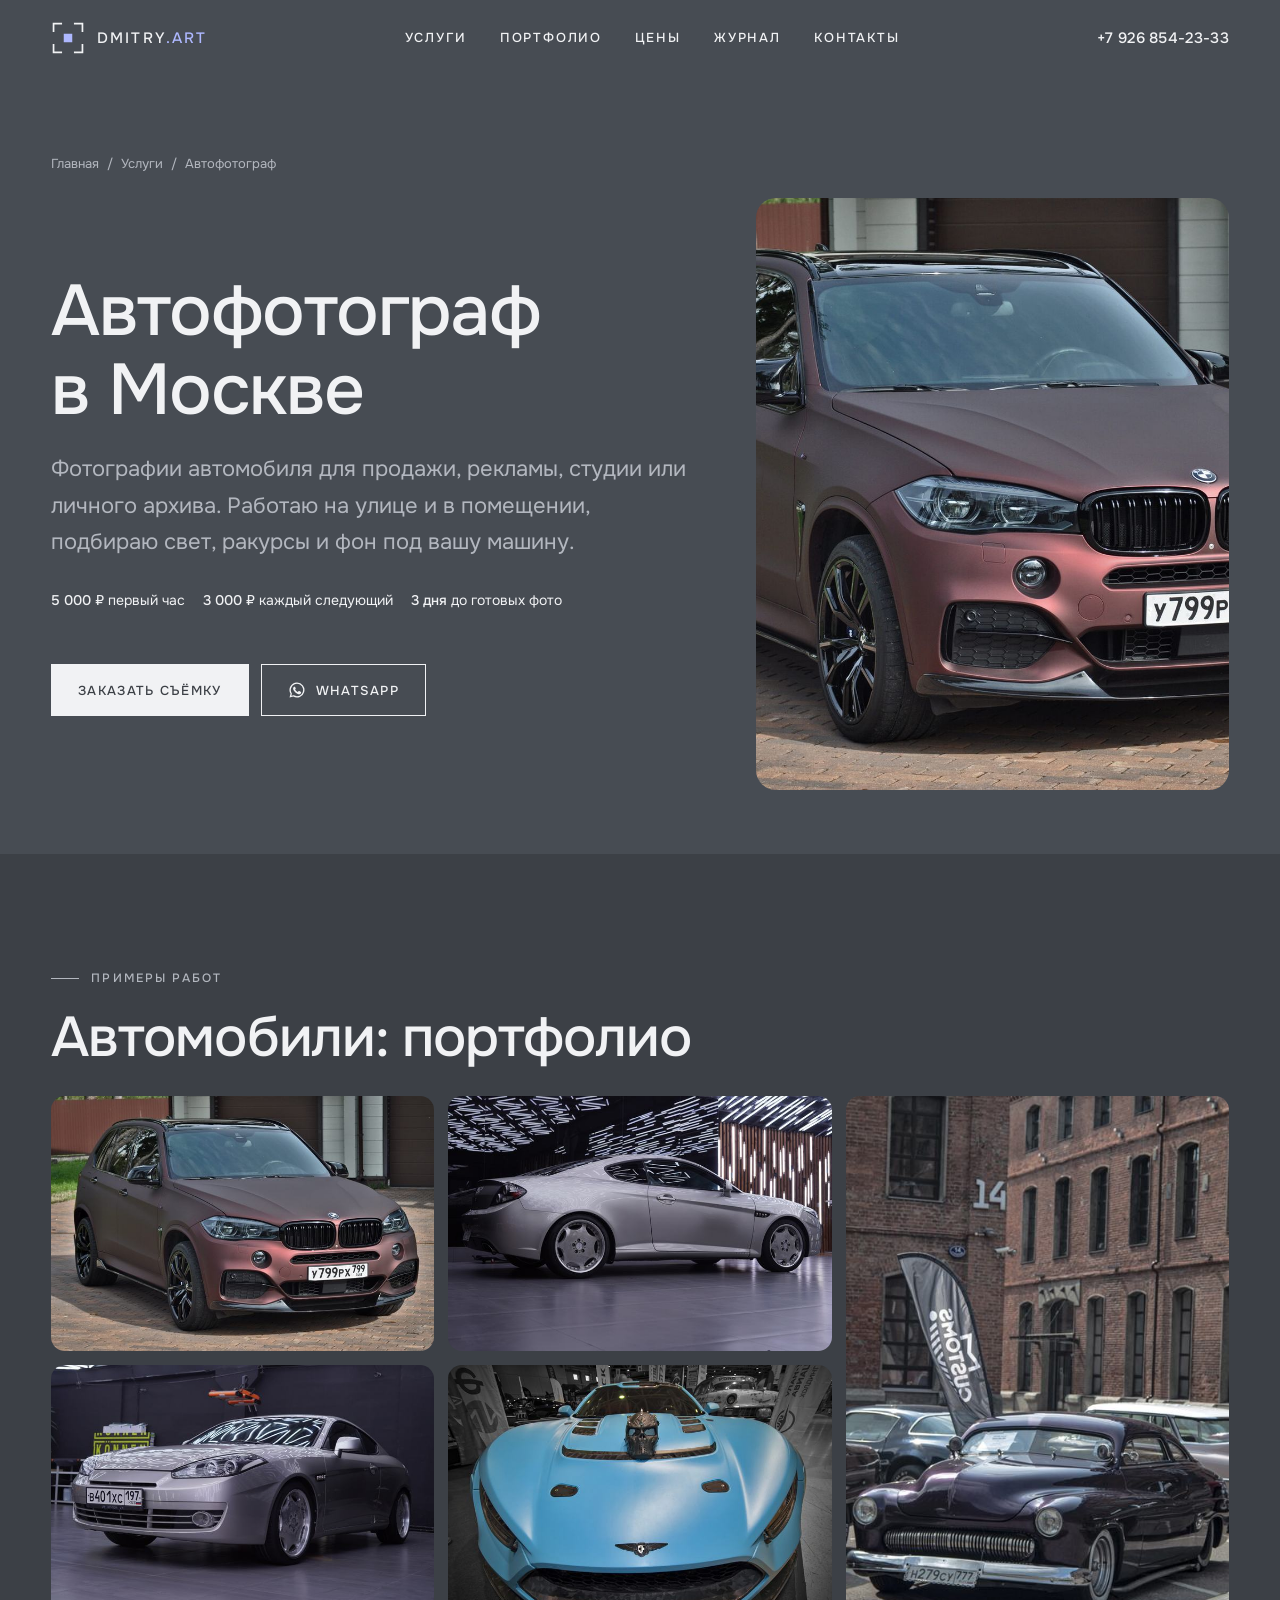
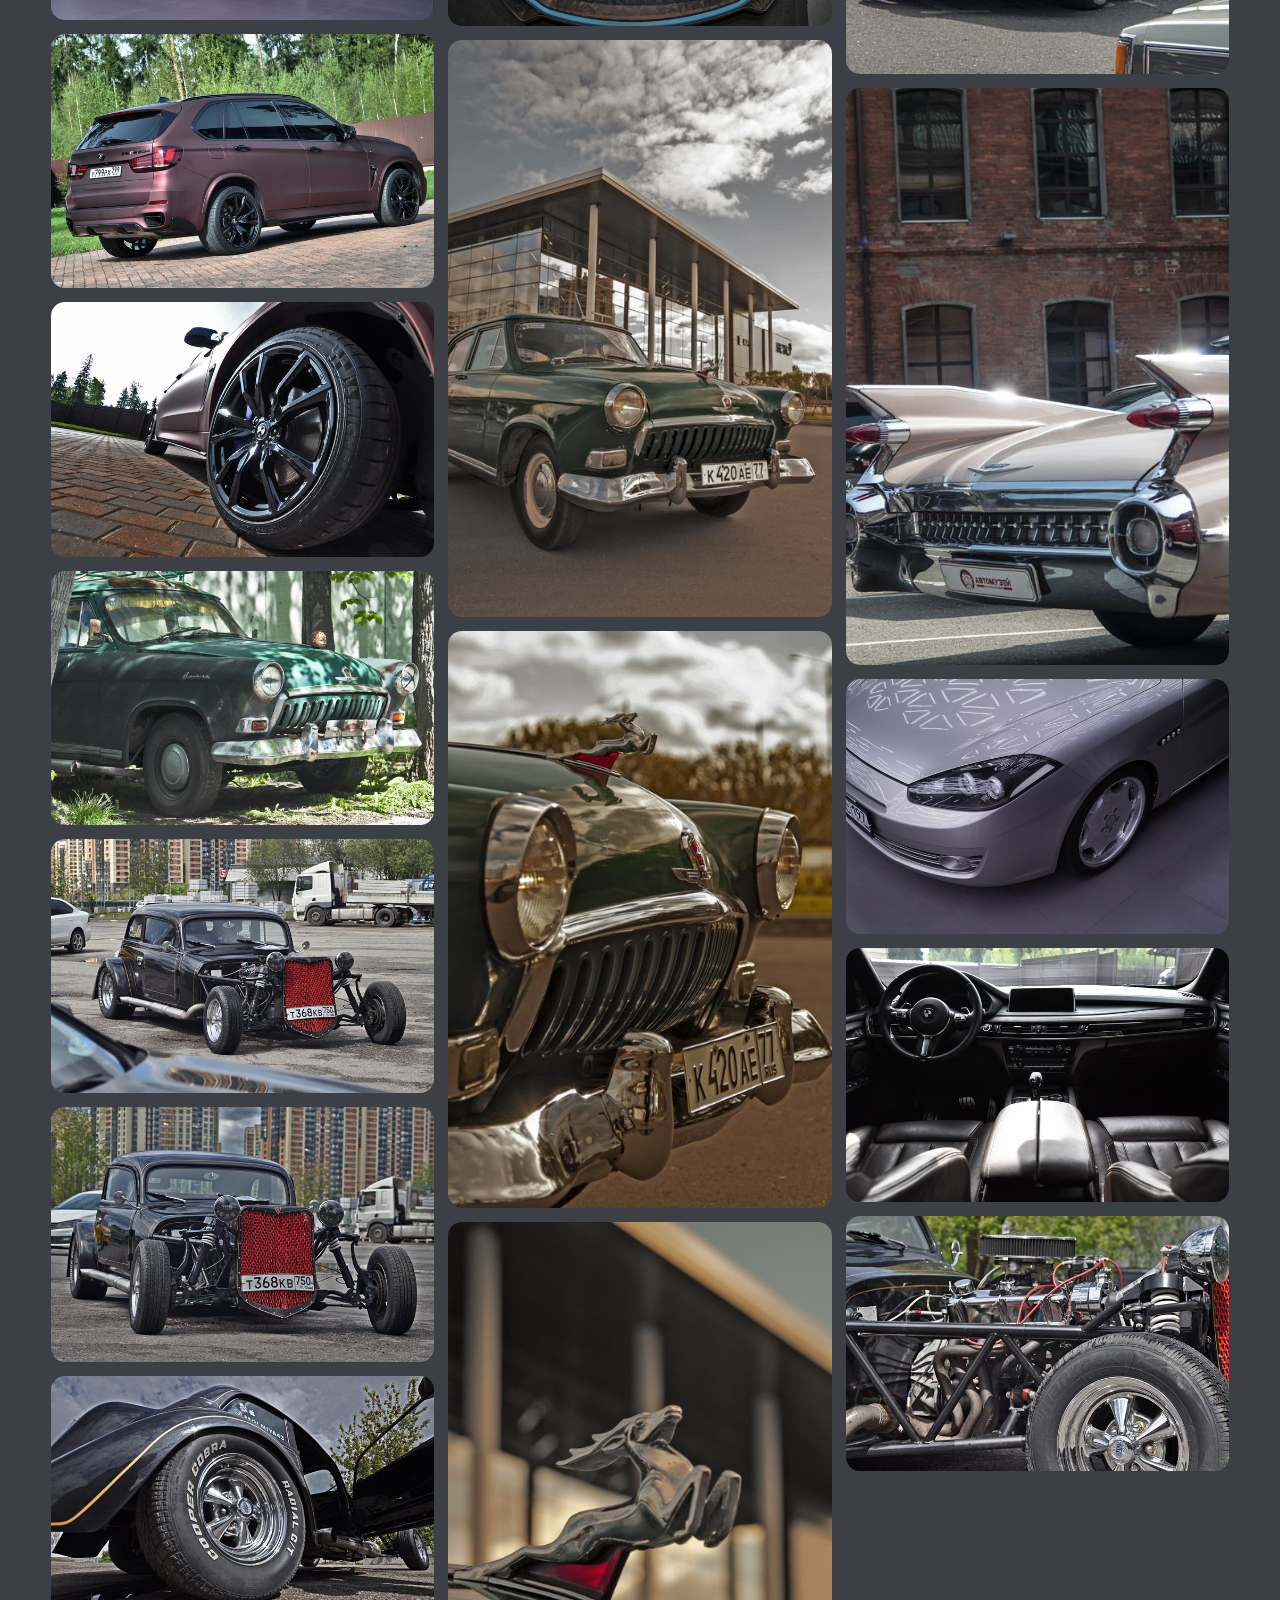
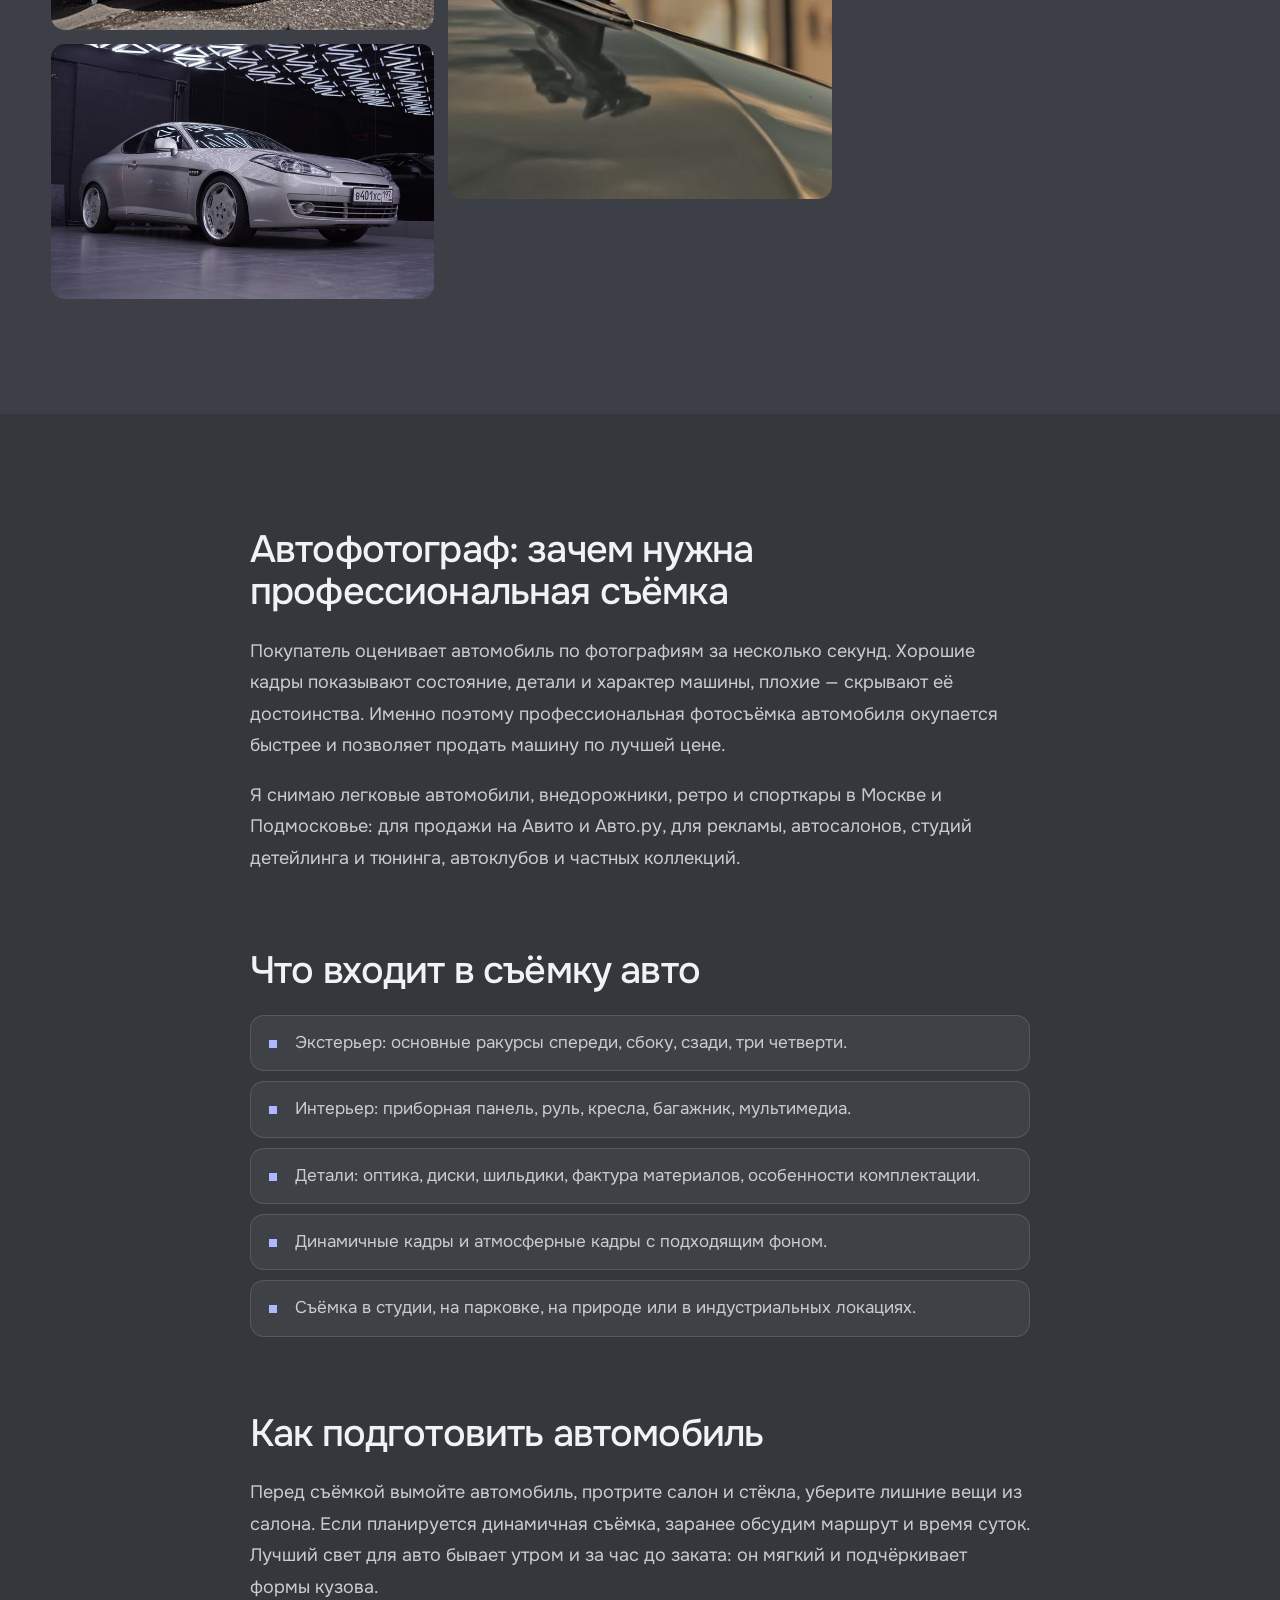
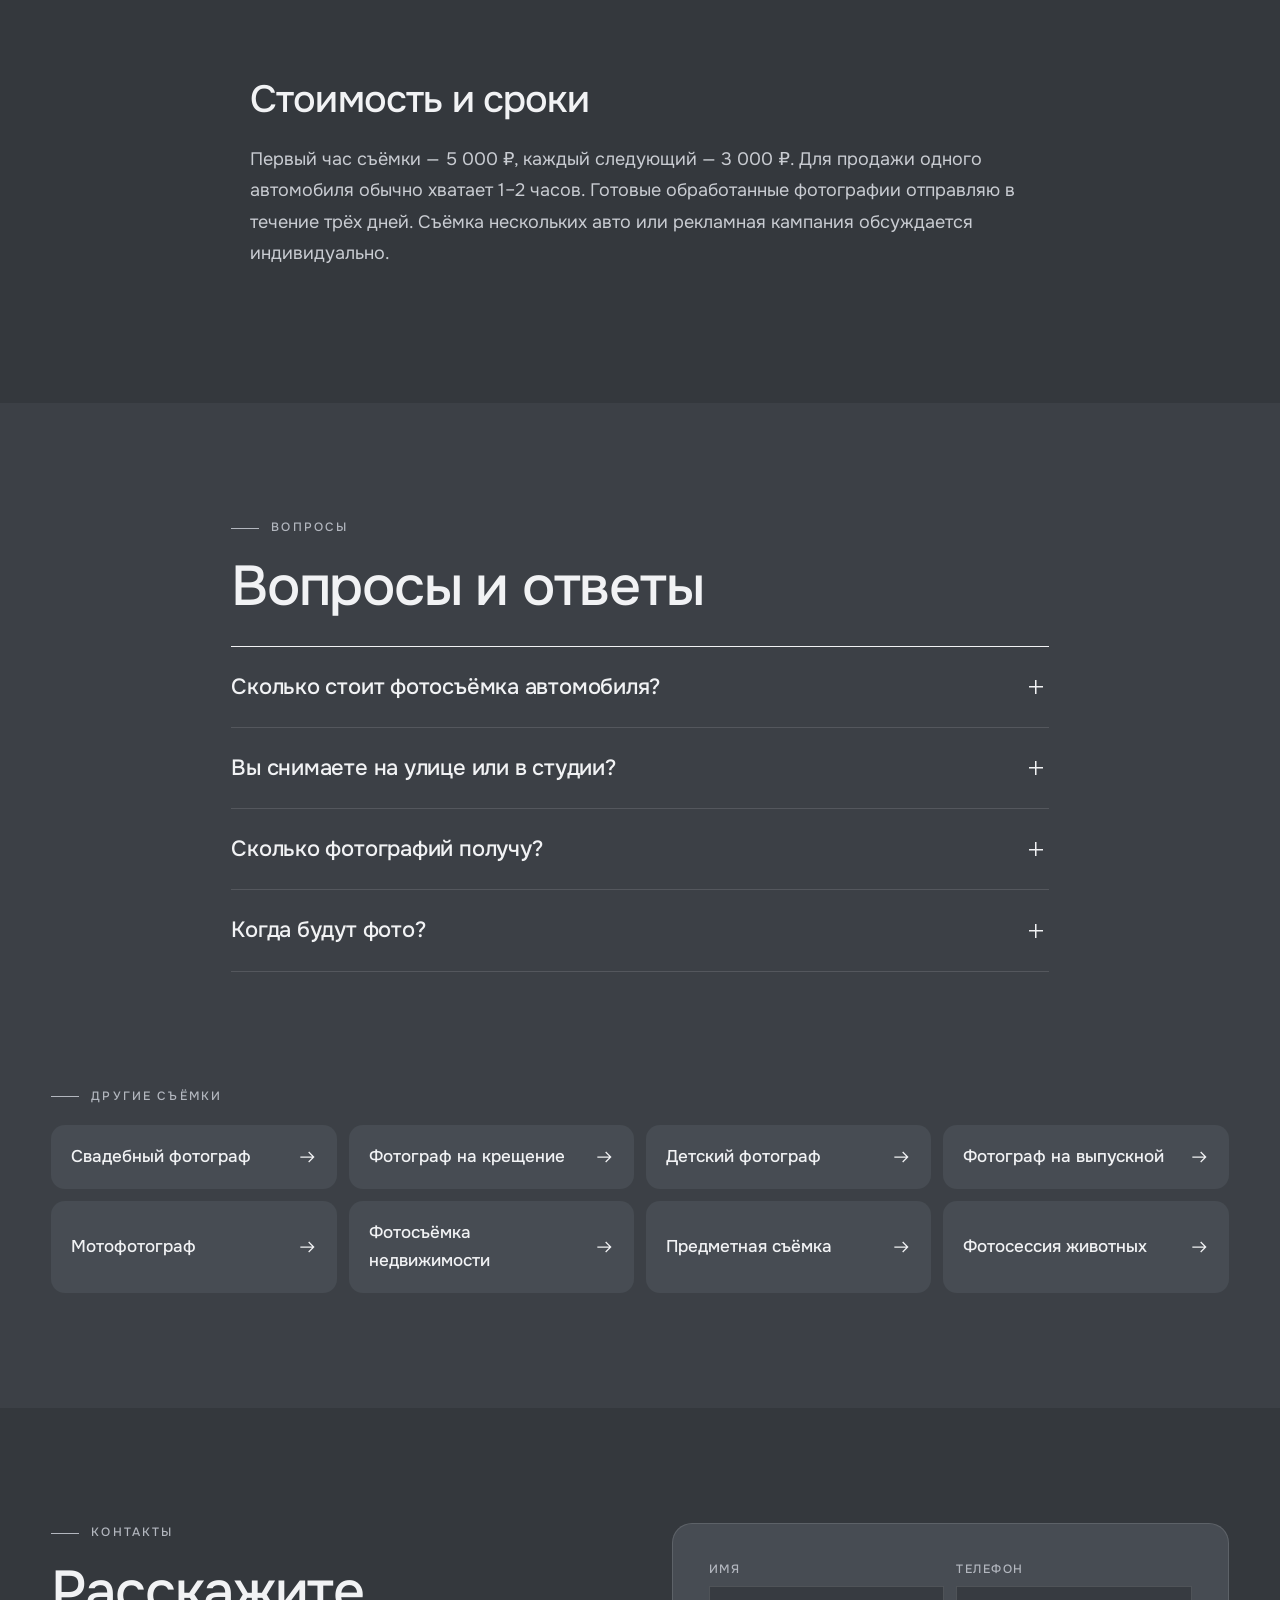
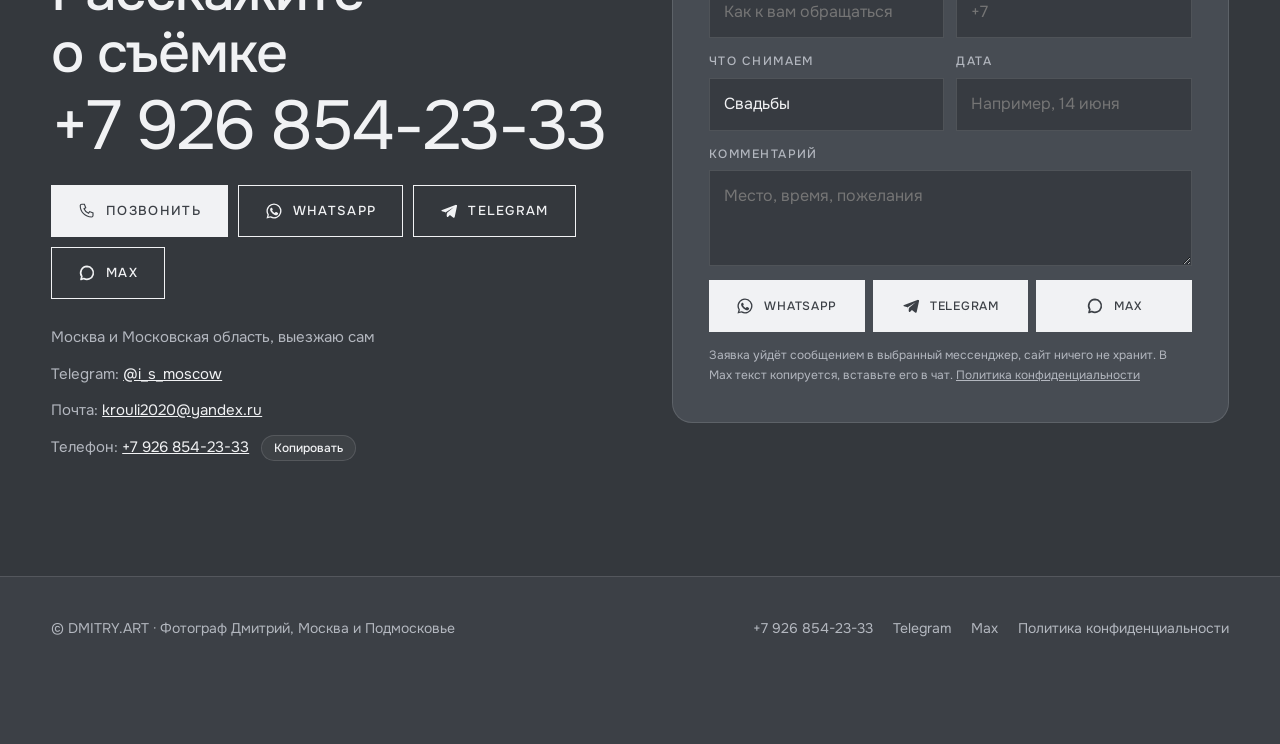
==== commit cfed2136: "Редизайн" ====
--- a/avtofotograf.html
+++ b/avtofotograf.html
@@ -3,7 +3,7 @@
 <title>Автофотограф в Москве — фото авто для продажи и каталога | Дмитрий</title>
 <meta name="description" content="Автофотограф в Москве: съёмка автомобилей для продажи, рекламы, автоклубов и студий. Первый час 5 000 ₽, далее 3 000 ₽. Фото за 3 дня.">
 <link rel="canonical" href="https://fotografmoscow.ru/avtofotograf.html">
-<meta name="theme-color" content="#F7F3EE">
+<meta name="theme-color" content="#3C4046">
 <meta property="og:type" content="website"><meta property="og:locale" content="ru_RU"><meta property="og:site_name" content="DMITRY.ART">
 <meta property="og:title" content="Автофотограф в Москве — фото авто для продажи и каталога | Дмитрий"><meta property="og:description" content="Автофотограф в Москве: съёмка автомобилей для продажи, рекламы, автоклубов и студий. Первый час 5 000 ₽, далее 3 000 ₽. Фото за 3 дня."><meta property="og:url" content="https://fotografmoscow.ru/avtofotograf.html"><meta property="og:image" content="https://fotografmoscow.ru/img/avtofotograf-moskva-01.jpg">
 <meta name="twitter:card" content="summary_large_image">
@@ -13,6 +13,8 @@
 <script type="application/ld+json">{"@context":"https://schema.org","@graph":[{"@type":"Service","name":"Автофотограф в Москве","serviceType":"Автофотограф","description":"Автофотограф в Москве: съёмка автомобилей для продажи, рекламы, автоклубов и студий. Первый час 5 000 ₽, далее 3 000 ₽. Фото за 3 дня.","url":"https://fotografmoscow.ru/avtofotograf.html","provider":{"@id":"https://fotografmoscow.ru/#business"},"areaServed":[{"@type":"City","name":"Москва"},{"@type":"AdministrativeArea","name":"Московская область"}],"image":"https://fotografmoscow.ru/img/avtofotograf-moskva-01.jpg","offers":{"@type":"Offer","price":"5000","priceCurrency":"RUB","description":"Первый час 5000 ₽, каждый следующий час 3000 ₽"}},{"@type":["LocalBusiness","ProfessionalService"],"@id":"https://fotografmoscow.ru/#business","name":"DMITRY.ART — фотограф Дмитрий в Москве","url":"https://fotografmoscow.ru/","image":"https://fotografmoscow.ru/img/svadebnyj-fotograf-moskva-01.jpg","telephone":"+79268542333","email":"krouli2020@yandex.ru","priceRange":"5000–3000 ₽/час","address":{"@type":"PostalAddress","addressLocality":"Москва","addressCountry":"RU"},"areaServed":[{"@type":"City","name":"Москва"},{"@type":"AdministrativeArea","name":"Московская область"}],"sameAs":["https://t.me/i_s_moscow","https://wa.me/79268542333","https://max.ru/u/f9LHodD0cOI7ZeKXz67Z6f0I3CiNXraTTkri54r-b8vGDxQoJ5eY6ctCnNg"]},{"@type":"BreadcrumbList","itemListElement":[{"@type":"ListItem","position":1,"name":"Главная","item":"https://fotografmoscow.ru/"},{"@type":"ListItem","position":2,"name":"Услуги","item":"https://fotografmoscow.ru/#services"},{"@type":"ListItem","position":3,"name":"Автофотограф","item":"https://fotografmoscow.ru/avtofotograf.html"}]},{"@type":"FAQPage","mainEntity":[{"@type":"Question","name":"Сколько стоит фотосъёмка автомобиля?","acceptedAnswer":{"@type":"Answer","text":"Первый час — 5 000 ₽, каждый следующий — 3 000 ₽. Для одной машины на продажу обычно нужно 1–2 часа."}},{"@type":"Question","name":"Вы снимаете на улице или в студии?","acceptedAnswer":{"@type":"Answer","text":"И там, и там: на парковке, на природе, в индустриальных локациях или в помещении."}},{"@type":"Question","name":"Сколько фотографий получу?","acceptedAnswer":{"@type":"Answer","text":"Все удачные обработанные кадры: общий план, детали, салон. Для объявления обычно хватает 20–30 снимков."}},{"@type":"Question","name":"Когда будут фото?","acceptedAnswer":{"@type":"Answer","text":"В течение трёх дней."}}]}]}</script>
 </head><body>
 <div id="pre" aria-hidden="true"><div class="pl"><svg viewBox="0 0 40 40"><path class="c" d="M3 13V3h10M27 3h10v10M37 27v10H27M13 37H3V27" pathLength="40"/><rect class="d" x="15" y="15" width="10" height="10"/></svg><b>Dmitry Art</b></div></div>
+<script>(function(m,e,t,r,i,k,a){m[i]=m[i]||function(){(m[i].a=m[i].a||[]).push(arguments)};m[i].l=1*new Date();for(var j=0;j<document.scripts.length;j++){if(document.scripts[j].src===r){return}}k=e.createElement(t),a=e.getElementsByTagName(t)[0],k.async=1,k.src=r,a.parentNode.insertBefore(k,a)})(window,document,'script','https://mc.yandex.ru/metrika/tag.js?id=113881875','ym');ym(113881875,'init',{ssr:true,webvisor:true,clickmap:true,ecommerce:"dataLayer",referrer:document.referrer,url:location.href,accurateTrackBounce:true,trackLinks:true});</script>
+<noscript><div><img src="https://mc.yandex.ru/watch/113881875" style="position:absolute;left:-9999px" alt=""></div></noscript>
 <svg width="0" height="0" style="position:absolute" aria-hidden="true"><defs>
 <symbol id="i-phone" viewBox="0 0 24 24"><path fill="none" stroke="currentColor" stroke-width="1.5" d="M5 3h3.5l1.8 4.6-2.3 1.5a11 11 0 0 0 6 6l1.5-2.3L20 14.6V18a2 2 0 0 1-2 2A15 15 0 0 1 3 5a2 2 0 0 1 2-2z"/></symbol>
 <symbol id="i-wa" viewBox="0 0 24 24"><path fill="currentColor" d="M12 2a10 10 0 0 0-8.6 15.1L2 22l5-1.3A10 10 0 1 0 12 2zm0 18.2a8.2 8.2 0 0 1-4.2-1.1l-.3-.2-3 .8.8-2.9-.2-.3A8.2 8.2 0 1 1 12 20.2zm4.5-6.1c-.2-.1-1.5-.7-1.7-.8-.2-.1-.4-.1-.6.1l-.8 1c-.1.2-.3.2-.5.1a6.7 6.7 0 0 1-3.3-2.9c-.3-.4.2-.4.7-1.3.1-.2 0-.3 0-.4l-.8-1.8c-.2-.5-.4-.4-.6-.4h-.5a1 1 0 0 0-.7.3 3 3 0 0 0-.9 2.2 5.2 5.2 0 0 0 1.1 2.7 11.8 11.8 0 0 0 4.5 4c1.7.7 2.3.8 3.2.6.5-.1 1.5-.6 1.7-1.2.2-.6.2-1.1.2-1.2-.1-.1-.2-.2-.5-.3z"/></symbol>
@@ -26,7 +28,7 @@
 <symbol id="i-pin" viewBox="0 0 24 24"><path fill="none" stroke="currentColor" stroke-width="1.5" d="M12 21s-7-6.2-7-11a7 7 0 1 1 14 0c0 4.8-7 11-7 11zm0-8.5a2.5 2.5 0 1 0 0-5 2.5 2.5 0 0 0 0 5z"/></symbol>
 </defs></svg>
 <header class="hdr"><div class="wrap">
-<a class="logo" href="./" aria-label="Dmitry Art, на главную"><svg viewBox="0 0 40 40" aria-hidden="true"><path fill="none" stroke="currentColor" stroke-width="2" d="M3 13V3h10M27 3h10v10M37 27v10H27M13 37H3V27"/><rect x="15" y="15" width="10" height="10" fill="#4D5BD8"/></svg><span>DMITRY<i>.ART</i></span></a>
+<a class="logo" href="./" aria-label="Dmitry Art, на главную"><svg viewBox="0 0 40 40" aria-hidden="true"><path fill="none" stroke="currentColor" stroke-width="2" d="M3 13V3h10M27 3h10v10M37 27v10H27M13 37H3V27"/><rect x="15" y="15" width="10" height="10" fill="#AEB8FF"/></svg><span>DMITRY<i>.ART</i></span></a>
 <nav class="nav" aria-label="Основное меню"><a href="./#services">Услуги</a><a href="./#portfolio">Портфолио</a><a href="./#prices">Цены</a><a href="./#journal">Журнал</a><a href="./#contact">Контакты</a></nav>
 <div class="hdr-r"><a class="hdr-tel" href="tel:+79268542333">+7 926 854-23-33</a><button class="burger" aria-label="Меню" aria-expanded="false"><i></i></button></div>
 </div></header>
--- a/css/style.css
+++ b/css/style.css
@@ -1,11 +1,11 @@
 @font-face{font-family:"Onest";font-style:normal;font-weight:100 900;font-display:swap;src:url(../fonts/onest-cyrillic-wght-normal.woff2) format("woff2");unicode-range:U+0301,U+0400-045F,U+0490-0491,U+04B0-04B1,U+2116}
 @font-face{font-family:"Onest";font-style:normal;font-weight:100 900;font-display:swap;src:url(../fonts/onest-latin-wght-normal.woff2) format("woff2");unicode-range:U+0000-00FF,U+0131,U+0152-0153,U+02BB-02BC,U+02C6,U+02DA,U+02DC,U+2000-206F,U+2074,U+20AC,U+2122,U+2191,U+2193,U+2212,U+2215,U+FEFF,U+FFFD}
 :root{
-  --bg:#F7F3EE;--bg2:#EFE8E0;--ink:#2A2A30;--mut:#6C6B73;--line:rgba(42,42,48,.13);--acc:#4D5BD8;
-  --blush:#F3E0DA;--sky:#DDE7F0;--sage:#DEE7DB;--lav:#E6E1F0;--butter:#F5EBCE;
+  --bg:#3C4046;--bg2:#34383D;--ink:#F1F2F4;--mut:#B3B7BF;--line:rgba(255,255,255,.12);--acc:#AEB8FF;--sf:#474C53;--sf2:#50555D;
+  --blush:var(--sf);--sky:var(--sf);--sage:var(--sf);--lav:var(--sf);--butter:var(--sf);
   --r:20px;--r-s:14px;--gut:clamp(18px,4vw,56px);--max:1280px;
   --font:"Onest",system-ui,-apple-system,"Segoe UI",Roboto,Arial,sans-serif;
-  color-scheme:light}
+  color-scheme:dark}
 *{box-sizing:border-box;-webkit-tap-highlight-color:transparent}
 html{scroll-behavior:smooth;-webkit-text-size-adjust:100%}
 body{margin:0;background:var(--bg);color:var(--ink);font-family:var(--font);font-size:17px;line-height:1.65;font-weight:400;-webkit-font-smoothing:antialiased;text-rendering:optimizeLegibility;overflow-x:hidden}
@@ -26,7 +26,7 @@
 .btn:hover{background:transparent;color:var(--ink)}
 .btn.ghost{background:transparent;color:var(--ink)}
 .btn.ghost:hover{background:var(--ink);color:var(--bg)}
-.btn.light{background:#fff;border-color:#fff;color:var(--ink)}
+.btn.light{background:#fff;border-color:#fff;color:#26292D}
 .btn.light:hover{background:transparent;color:#fff}
 .btn.line-l{background:transparent;border-color:rgba(255,255,255,.7);color:#fff}
 .btn.line-l:hover{background:#fff;color:var(--ink)}
@@ -45,7 +45,7 @@
 
 /* header */
 .hdr{position:fixed;top:0;left:0;right:0;z-index:60;transition:background .3s,box-shadow .3s,transform .35s}
-.hdr.solid{background:rgba(247,243,238,.9);-webkit-backdrop-filter:blur(14px);backdrop-filter:blur(14px);box-shadow:0 1px 0 var(--line)}
+.hdr.solid{background:rgba(52,56,61,.9);-webkit-backdrop-filter:blur(14px);backdrop-filter:blur(14px);box-shadow:0 1px 0 var(--line)}
 .hdr .wrap{display:flex;align-items:center;justify-content:space-between;height:76px;gap:24px;max-width:none}
 .logo{display:flex;align-items:center;gap:12px;text-decoration:none;font-weight:500;letter-spacing:.14em;font-size:15px;white-space:nowrap}
 .logo svg{width:34px;height:34px;flex:none}
@@ -73,15 +73,19 @@
 body.mo{overflow:hidden}
 
 /* hero */
-.hero{position:relative;height:100svh;min-height:600px;max-height:1100px;color:#fff;overflow:hidden;background:#222}
+.hero{position:relative;height:100svh;min-height:600px;max-height:1100px;color:#fff;overflow:hidden;background:#26292D}
 .hero .sl{position:absolute;inset:0;opacity:0;transition:opacity 1.2s ease}
 .hero .sl.on{opacity:1}
-.hero .sl img{position:absolute;inset:0;width:100%;height:100%;object-fit:cover;transform:scale(1.06);transition:transform 7s ease-out}
-.hero .sl.on img{transform:scale(1)}
+.hero .sl img{position:absolute;inset:0;width:100%;height:100%;object-fit:cover}
+.hero .sl .bg{transform:scale(1.12);filter:blur(14px) brightness(.62) saturate(1.05)}
+.hero .sl .fg{transform:scale(1.05);transition:transform 7s ease-out;object-position:var(--mp,50% 50%)}
+.hero .sl.on .fg{transform:scale(1)}
+@media (min-aspect-ratio:1/1){.hero .sl.cd .fg{object-fit:contain;object-position:76% 50%;padding:0 0 0}}
+@media (max-aspect-ratio:1/1){.hero .sl.cm .fg{object-fit:contain;object-position:50% 34%}.hero .sl.cm .fg{top:74px;height:52%;-webkit-mask-image:linear-gradient(transparent,#000 14%,#000 84%,transparent);mask-image:linear-gradient(transparent,#000 14%,#000 84%,transparent)}}
 .hero::after{content:"";position:absolute;inset:0;background:linear-gradient(180deg,rgba(20,18,22,.38) 0,rgba(20,18,22,0) 24%,rgba(20,18,22,0) 42%,rgba(20,18,22,.72) 100%);z-index:1;pointer-events:none}
 .hero-in{position:absolute;z-index:2;left:0;right:0;bottom:0;padding-bottom:clamp(28px,5vw,56px)}
 .hero-k{font-size:clamp(12px,1.4vw,14px);letter-spacing:.16em;text-transform:uppercase;max-width:52ch;margin:0 0 14px;opacity:.92;font-weight:500;line-height:1.5}
-.hero-w{font-size:clamp(54px,12.4vw,176px);line-height:.95;font-weight:400;letter-spacing:-.04em;margin:0;display:block;min-height:1em;overflow-wrap:anywhere}
+.hero-w{font-size:clamp(40px,9.6vw,150px);line-height:.95;font-weight:400;letter-spacing:-.04em;margin:0;display:block;min-height:1em;overflow-wrap:anywhere}
 .hero-w span{display:inline-block;animation:up .7s cubic-bezier(.2,.7,.2,1) both}
 @keyframes up{from{opacity:0;transform:translateY(24px)}to{opacity:1;transform:none}}
 .hero-b{display:flex;flex-wrap:wrap;gap:12px;margin-top:26px}
@@ -97,10 +101,10 @@
 @keyframes fill{to{transform:none}}
 
 /* tags row */
-.tick{background:var(--ink);color:var(--bg);overflow:hidden;white-space:nowrap;padding:22px 0}
+.tick{background:var(--bg2);color:var(--ink);border-block:1px solid var(--line);overflow:hidden;white-space:nowrap;padding:22px 0}
 .tick div{display:inline-flex;gap:44px;padding-left:44px;animation:mq 46s linear infinite}
 .tick span{font-size:clamp(20px,2.6vw,32px);font-weight:400;letter-spacing:-.01em}
-.tick span::after{content:"/";color:#8d97ff;margin-left:44px}
+.tick span::after{content:"/";color:var(--acc);margin-left:44px}
 @keyframes mq{to{transform:translateX(-50%)}}
 
 /* about */
@@ -108,7 +112,7 @@
 .about h2{font-size:clamp(38px,6vw,80px)}
 .about h2 em{font-style:normal;color:var(--mut)}
 .tags{display:flex;flex-wrap:wrap;gap:8px;margin:24px 0 32px}
-.tags a{padding:8px 16px;border:1px solid var(--line);background:rgba(255,255,255,.5);font-size:14px;text-decoration:none;transition:background .2s,border-color .2s}
+.tags a{padding:8px 16px;border:1px solid var(--line);background:rgba(255,255,255,.05);font-size:14px;text-decoration:none;transition:background .2s,border-color .2s}
 .tags a:hover{background:var(--ink);color:var(--bg);border-color:var(--ink)}
 .stats{display:grid;grid-template-columns:1fr 1fr;border-top:1px solid var(--ink)}
 .stats div{padding:20px 0;border-bottom:1px solid var(--line)}
@@ -121,7 +125,7 @@
 .sv-h{display:flex;justify-content:space-between;align-items:end;gap:24px;flex-wrap:wrap;margin-bottom:clamp(32px,5vw,56px)}
 .cards{display:grid;grid-template-columns:repeat(3,1fr);gap:clamp(14px,1.8vw,24px)}
 .card{display:flex;flex-direction:column;background:var(--t,var(--bg2));border-radius:var(--r);overflow:hidden;text-decoration:none;position:relative;transition:transform .4s cubic-bezier(.2,.7,.2,1),box-shadow .4s}
-.card:hover{transform:translateY(-6px);box-shadow:0 22px 40px -22px rgba(42,42,48,.35)}
+.card{border:1px solid var(--line)}.card:hover{transform:translateY(-6px);border-color:rgba(174,184,255,.55);box-shadow:0 24px 44px -24px rgba(0,0,0,.55)}
 .card .ph{aspect-ratio:4/3;overflow:hidden;position:relative}
 .card .ph img{width:100%;height:100%;object-fit:cover;transition:transform .8s cubic-bezier(.2,.7,.2,1)}
 .card:hover .ph img{transform:scale(1.05)}
@@ -136,7 +140,7 @@
 /* portfolio */
 .pf{background:var(--bg2)}
 .chips{display:flex;gap:8px;flex-wrap:wrap;margin:0 0 28px}
-.chip{border:1px solid var(--line);background:rgba(255,255,255,.55);padding:10px 18px;font:500 14px/1 var(--font);cursor:pointer;border-radius:999px;color:var(--ink);transition:background .2s,color .2s,border-color .2s}
+.chip{border:1px solid var(--line);background:rgba(255,255,255,.05);padding:10px 18px;font:500 14px/1 var(--font);cursor:pointer;border-radius:999px;color:var(--ink);transition:background .2s,color .2s,border-color .2s}
 .chip:hover{border-color:var(--ink)}
 .chip.on{background:var(--ink);color:var(--bg);border-color:var(--ink)}
 .gal{columns:3;column-gap:14px}
@@ -148,8 +152,8 @@
 
 /* prices */
 .prices{display:grid;grid-template-columns:1.1fr 1fr;gap:clamp(28px,5vw,72px);align-items:start}
-.pr-box{background:var(--sage);border-radius:var(--r);padding:clamp(26px,3.4vw,44px)}
-.pr-row{display:flex;justify-content:space-between;align-items:baseline;gap:16px;padding:18px 0;border-bottom:1px solid rgba(42,42,48,.16)}
+.pr-box{background:var(--sf);border:1px solid var(--line);border-radius:var(--r);padding:clamp(26px,3.4vw,44px)}
+.pr-row{display:flex;justify-content:space-between;align-items:baseline;gap:16px;padding:18px 0;border-bottom:1px solid var(--line)}
 .pr-row:first-child{padding-top:0}
 .pr-row:last-of-type{border-bottom:0}
 .pr-row span{font-size:17px}
@@ -164,16 +168,16 @@
 
 /* steps */
 .steps{display:grid;grid-template-columns:repeat(3,1fr);gap:clamp(14px,2vw,28px);counter-reset:s}
-.step{background:var(--lav);border-radius:var(--r);padding:28px;counter-increment:s}
+.step{background:var(--sf);border:1px solid var(--line);border-radius:var(--r);padding:28px;counter-increment:s}
 .step::before{content:"0" counter(s);display:block;font-size:44px;font-weight:400;letter-spacing:-.04em;margin-bottom:18px;color:var(--acc)}
 .step h3{font-size:22px;margin-bottom:8px}
 .step p{margin:0;color:var(--mut);font-size:15px}
-.step:nth-child(2){background:var(--butter)}.step:nth-child(3){background:var(--sky)}
+
 
 /* journal */
 .jr{display:grid;grid-template-columns:repeat(3,1fr);gap:clamp(14px,2vw,28px)}
-.jr a{display:flex;flex-direction:column;gap:10px;text-decoration:none;padding:26px;border-radius:var(--r);background:var(--t,var(--bg2));min-height:210px;transition:transform .35s}
-.jr a:hover{transform:translateY(-4px)}
+.jr a{display:flex;flex-direction:column;gap:10px;text-decoration:none;padding:26px;border-radius:var(--r);background:var(--sf);border:1px solid var(--line);min-height:210px;transition:transform .35s}
+.jr a:hover{transform:translateY(-4px);border-color:rgba(174,184,255,.55)}
 .jr small{font-size:12px;letter-spacing:.14em;text-transform:uppercase;color:var(--mut);font-weight:500}
 .jr b{font-weight:500;font-size:21px;line-height:1.25;letter-spacing:-.015em}
 .jr span{color:var(--mut);font-size:14px;line-height:1.55}
@@ -188,15 +192,15 @@
 .faq p{color:var(--mut);padding:0 44px 24px 0;margin:0;max-width:70ch}
 
 /* contact */
-.ct{background:var(--blush)}
+.ct{background:var(--bg2)}
 .ct-g{display:grid;grid-template-columns:1fr 1fr;gap:clamp(28px,5vw,80px);align-items:start}
 .big-tel{display:block;font-size:clamp(34px,5.4vw,70px);font-weight:400;letter-spacing:-.035em;text-decoration:none;line-height:1.05;margin:6px 0 22px}
 .ct-btns{display:flex;flex-wrap:wrap;gap:10px;margin-bottom:26px}
 .ct-list{display:grid;gap:12px;font-size:15px;color:var(--mut)}
 .ct-list a{color:var(--ink)}
-.form{background:rgba(255,255,255,.55);border-radius:var(--r);padding:clamp(22px,3vw,36px);display:grid;gap:14px}
+.form{background:var(--sf);border:1px solid var(--line);border-radius:var(--r);padding:clamp(22px,3vw,36px);display:grid;gap:14px}
 .form label{display:grid;gap:6px;font-size:12px;letter-spacing:.12em;text-transform:uppercase;color:var(--mut);font-weight:500}
-.form input,.form select,.form textarea{width:100%;font:400 16px/1.4 var(--font);padding:14px 14px;border:1px solid var(--line);background:#fff;border-radius:0;color:var(--ink);appearance:none;-webkit-appearance:none}
+.form input,.form select,.form textarea{width:100%;font:400 16px/1.4 var(--font);padding:14px 14px;border:1px solid var(--line);background:rgba(0,0,0,.22);border-radius:0;color:var(--ink);appearance:none;-webkit-appearance:none}
 .form textarea{min-height:96px;resize:vertical}
 .form input:focus,.form select:focus,.form textarea:focus{outline:2px solid var(--acc);outline-offset:0;border-color:transparent}
 .form .row{display:grid;grid-template-columns:1fr 1fr;gap:12px}
@@ -215,7 +219,7 @@
 .mbar{display:none}
 
 /* lightbox */
-.lb{position:fixed;inset:0;z-index:300;background:rgba(24,22,26,.96);display:none;grid-template-rows:auto minmax(0,1fr) auto;color:#fff}
+.lb{position:fixed;inset:0;z-index:300;background:rgba(22,24,27,.97);display:none;grid-template-rows:auto minmax(0,1fr) auto;color:#fff}
 .lb.on{display:grid}
 .lb-t{display:flex;justify-content:space-between;align-items:center;padding:14px var(--gut);font-size:13px;letter-spacing:.1em}
 .lb-t button{width:46px;height:46px;border:1px solid rgba(255,255,255,.5);background:transparent;color:#fff;cursor:pointer;font-size:22px;line-height:1;border-radius:0}
@@ -244,9 +248,9 @@
 .art{max-width:780px;margin:0 auto}
 .art h2{font-size:clamp(26px,3.2vw,38px);margin:2em 0 .6em}
 .art h2:first-child{margin-top:0}
-.art p{color:#44434a;font-size:18px;line-height:1.75}
+.art p{color:#C9CCD2;font-size:18px;line-height:1.75}
 .art ul{margin:0 0 1.4em;padding:0;list-style:none;display:grid;gap:10px}
-.art li{position:relative;padding:14px 18px 14px 44px;background:rgba(255,255,255,.6);border-radius:var(--r-s);font-size:17px;line-height:1.55;color:#44434a}
+.art li{position:relative;padding:14px 18px 14px 44px;background:rgba(255,255,255,.05);border:1px solid var(--line);border-radius:var(--r-s);font-size:17px;line-height:1.55;color:#C9CCD2}
 .art li::before{content:"";position:absolute;left:18px;top:24px;width:8px;height:8px;background:var(--acc)}
 .rel{display:grid;grid-template-columns:repeat(4,1fr);gap:12px}
 .rel a{padding:18px 20px;border-radius:var(--r-s);background:var(--t,var(--bg2));text-decoration:none;font-weight:500;display:flex;justify-content:space-between;gap:10px;align-items:center;transition:transform .3s}
@@ -254,7 +258,7 @@
 .rel svg{width:20px;height:20px;flex:none}
 .pp{max-width:760px;margin:0 auto}
 .pp h2{font-size:24px;margin:40px 0 10px;padding-top:20px;border-top:1px solid var(--line)}
-.pp p{color:#4c4b52;font-size:16px}
+.pp p{color:#C9CCD2;font-size:16px}
 
 @media (max-width:1000px){
   .nav,.hdr-tel{display:none}
@@ -282,10 +286,10 @@
   .lb-n{width:44px;height:44px;margin-top:-22px}
   .lb-n.p{left:6px}.lb-n.n{right:6px}
   .lb-st img{max-width:100%;border-radius:0}
-  .mbar{display:grid;grid-template-columns:repeat(4,1fr);position:fixed;z-index:70;left:0;right:0;bottom:0;background:rgba(247,243,238,.96);-webkit-backdrop-filter:blur(14px);backdrop-filter:blur(14px);border-top:1px solid var(--line);padding-bottom:env(safe-area-inset-bottom,0px)}
+  .mbar{display:grid;grid-template-columns:repeat(4,1fr);position:fixed;z-index:70;left:0;right:0;bottom:0;background:rgba(52,56,61,.96);-webkit-backdrop-filter:blur(14px);backdrop-filter:blur(14px);border-top:1px solid var(--line);padding-bottom:env(safe-area-inset-bottom,0px)}
   .mbar a{display:flex;flex-direction:column;align-items:center;justify-content:center;gap:4px;min-height:62px;font-size:11px;letter-spacing:.06em;text-decoration:none;font-weight:500}
   .mbar svg{width:22px;height:22px}
-  .mbar .wa{color:#1f9d55}
+  .mbar .wa{color:#5fd493}
   .ftr{padding-bottom:calc(40px + 74px)}
   .rel{grid-template-columns:1fr}
   .art p{font-size:17px}
